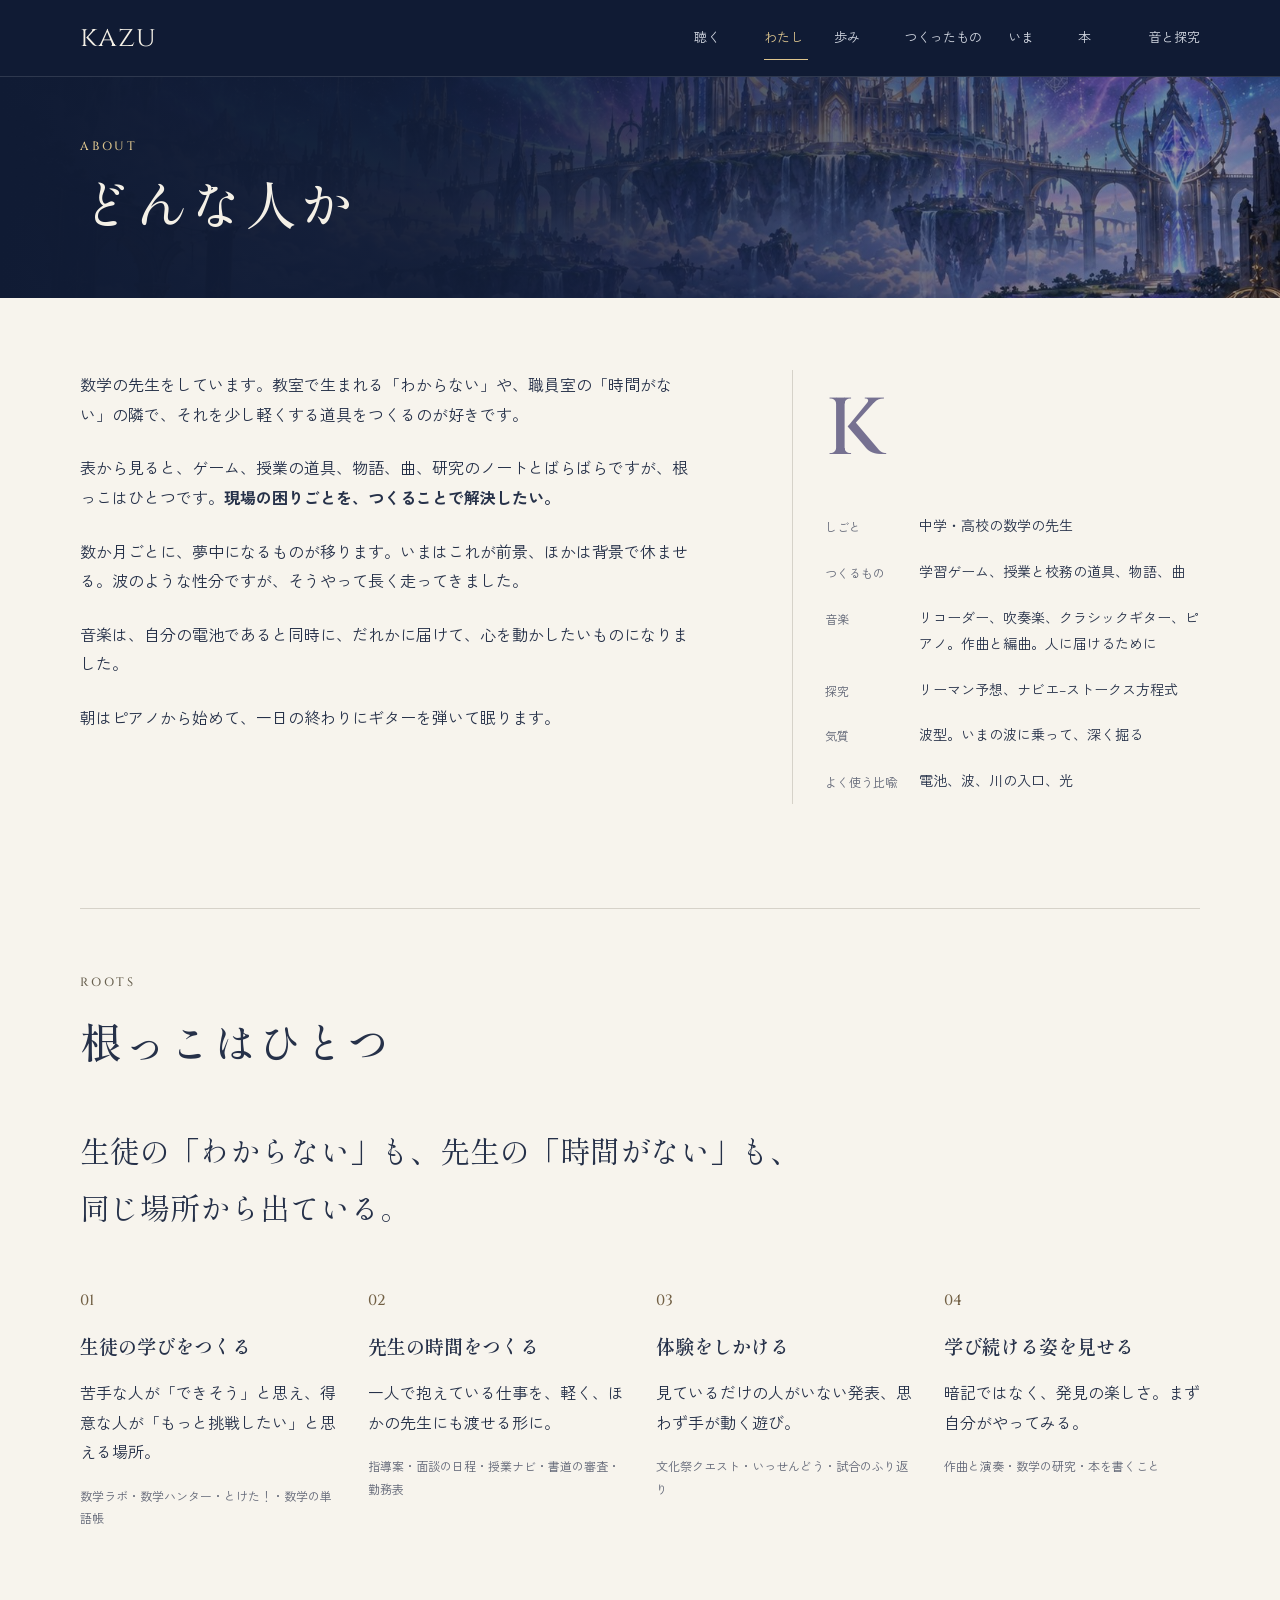
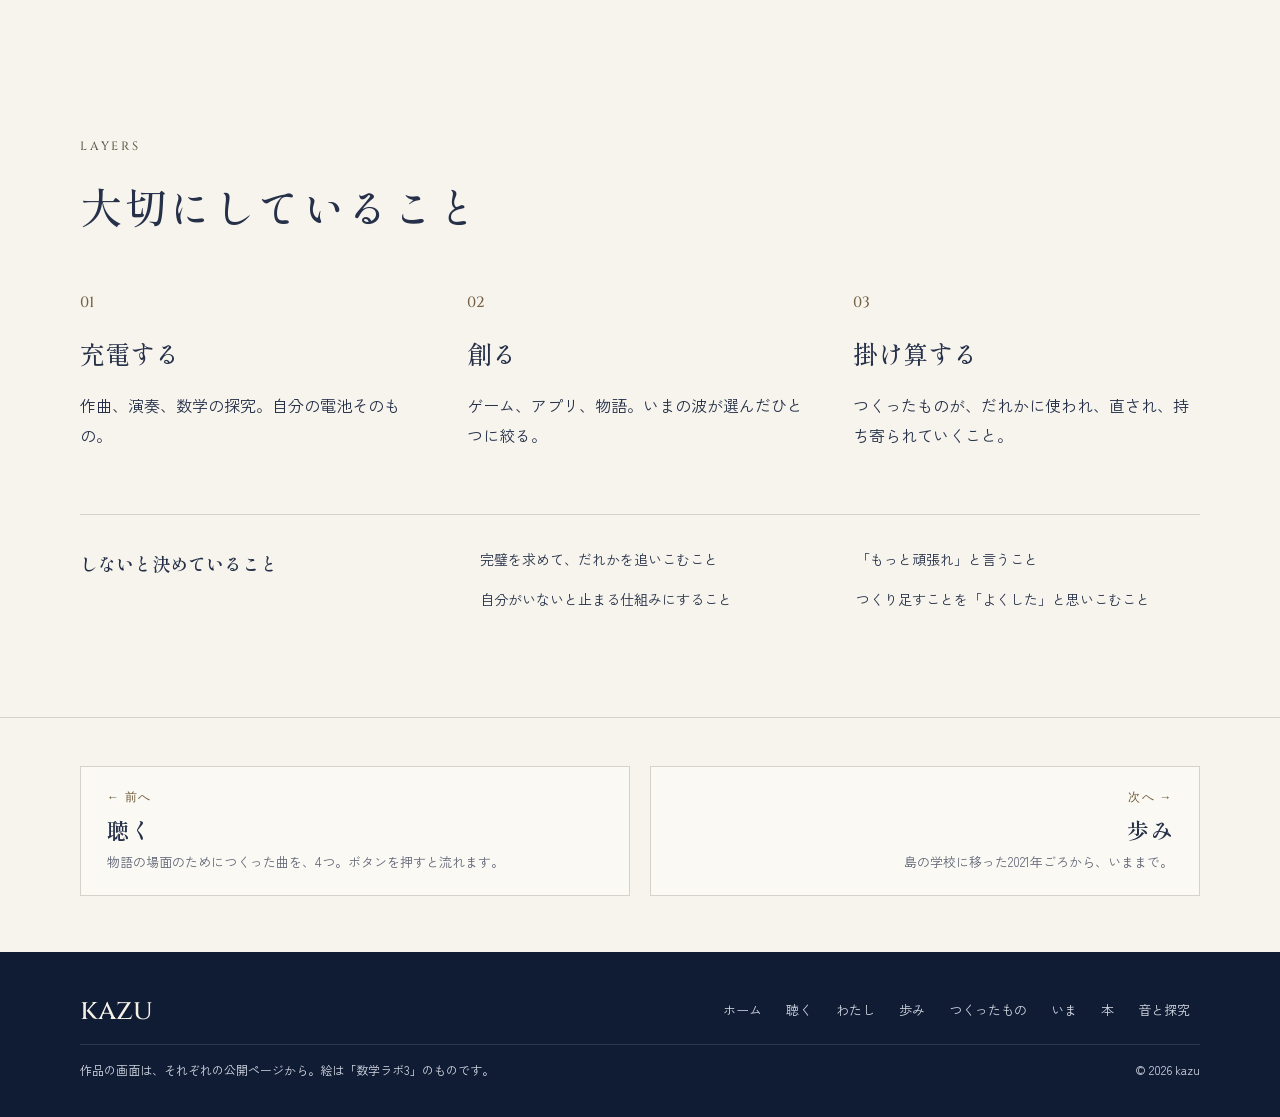
==== about.html @ a79c15eb "上のタグごとに別のページへ（聴く・わたし・歩み・つくったもの・いま・本・音と探究）。ホームに入口カード、各ページに前へ／次へ。古い#リンクは新しいページへ送る Co-Authored-By: Clau" ====
<!doctype html>
<html lang="ja">
<head>
<meta charset="utf-8">
<meta name="viewport" content="width=device-width, initial-scale=1">
<title>わたし — kazu</title>
<meta name="description" content="どんな人か。根っこにあるものと、大切にしていること。">
<meta property="og:title" content="わたし — kazu">
<meta property="og:description" content="どんな人か。根っこにあるものと、大切にしていること。">
<meta property="og:type" content="profile">
<meta name="theme-color" content="#0c1732">
<link rel="preconnect" href="https://fonts.googleapis.com">
<link rel="preconnect" href="https://fonts.gstatic.com" crossorigin>
<link rel="stylesheet" href="https://fonts.googleapis.com/css2?family=Cinzel:wght@500;600&family=Shippori+Mincho:wght@500;600;700&family=Zen+Kaku+Gothic+New:wght@400;500;700&display=swap">
<link rel="stylesheet" href="style.css">
<script src="script.js" defer></script>
</head>
<body data-page="about">
<a class="skip" href="#main">本文へ移動</a>
<header class="topbar">
  <div class="wrap topbar__in">
    <a class="topbar__name" href="index.html">kazu</a>
    <nav class="topbar__nav" aria-label="ページの切りかえ">
      <a href="listen.html">聴く</a>
      <a href="about.html" aria-current="page">わたし</a>
      <a href="journey.html">歩み</a>
      <a href="works.html">つくったもの</a>
      <a href="now.html">いま</a>
      <a href="books.html">本</a>
      <a href="charge.html">音と探究</a>
    </nav>
  </div>
</header>

<main id="main">
<section class="hero hero--page" aria-labelledby="page-title" style="--ax:58%;--ay:38%">
  <div class="hero__art" aria-hidden="true"><img src="assets/night.jpg" alt="" width="1672" height="941"></div>
  <div class="wrap hero__in">
    <p class="kicker">ABOUT</p>
    <h1 class="hero__name hero__name--page" id="page-title">どんな人か</h1>
    
  </div>
</section>

<section class="sec sec--paper about" id="about" aria-label="どんな人か">
  <div class="wrap about__in">
    <div class="about__text">
    
      <div class="prose"><p>数学の先生をしています。教室で生まれる「わからない」や、職員室の「時間がない」の隣で、それを少し軽くする道具をつくるのが好きです。</p>
        <p>表から見ると、ゲーム、授業の道具、物語、曲、研究のノートとばらばらですが、根っこはひとつです。<strong>現場の困りごとを、つくることで解決したい。</strong></p>
        <p>数か月ごとに、夢中になるものが移ります。いまはこれが前景、ほかは背景で休ませる。波のような性分ですが、そうやって長く走ってきました。</p>
        <p>音楽は、自分の電池であると同時に、だれかに届けて、心を動かしたいものになりました。</p>
        <p>朝はピアノから始めて、一日の終わりにギターを弾いて眠ります。</p></div>
    </div>
    <aside class="profile" aria-label="プロフィール">
      <p class="profile__mark" aria-hidden="true">k</p>
      <dl class="profile__facts">
        <div><dt>しごと</dt><dd>中学・高校の数学の先生</dd></div>
        <div><dt>つくるもの</dt><dd>学習ゲーム、授業と校務の道具、物語、曲</dd></div>
        <div><dt>音楽</dt><dd>リコーダー、吹奏楽、クラシックギター、ピアノ。作曲と編曲。人に届けるために</dd></div>
        <div><dt>探究</dt><dd>リーマン予想、ナビエ–ストークス方程式</dd></div>
        <div><dt>気質</dt><dd>波型。いまの波に乗って、深く掘る</dd></div>
        <div><dt>よく使う比喩</dt><dd>電池、波、川の入口、光</dd></div>
      </dl>
    </aside>
  </div>
</section>

<section class="sec sec--paper core" id="core" aria-labelledby="core-title">
  <div class="wrap">
    <header class="sec-head">
      <p class="kicker">ROOTS</p>
      <h2 class="sec-title" id="core-title">根っこはひとつ</h2>
      
    </header>
    <blockquote class="core__quote"><span class="ph">生徒の「わからない」も、</span><span class="ph">先生の「時間がない」も、</span><span class="ph">同じ場所から出ている。</span></blockquote>
    <ul class="core__list">
      <li class="bundle"><span class="bundle__no">01</span><h3 class="bundle__title">生徒の学びをつくる</h3><p>苦手な人が「できそう」と思え、得意な人が「もっと挑戦したい」と思える場所。</p><p class="bundle__eg">数学ラボ・数学ハンター・とけた！・数学の単語帳</p></li>
      <li class="bundle"><span class="bundle__no">02</span><h3 class="bundle__title">先生の時間をつくる</h3><p>一人で抱えている仕事を、軽く、ほかの先生にも渡せる形に。</p><p class="bundle__eg">指導案・面談の日程・授業ナビ・書道の審査・勤務表</p></li>
      <li class="bundle"><span class="bundle__no">03</span><h3 class="bundle__title">体験をしかける</h3><p>見ているだけの人がいない発表、思わず手が動く遊び。</p><p class="bundle__eg">文化祭クエスト・いっせんどう・試合のふり返り</p></li>
      <li class="bundle"><span class="bundle__no">04</span><h3 class="bundle__title">学び続ける姿を見せる</h3><p>暗記ではなく、発見の楽しさ。まず自分がやってみる。</p><p class="bundle__eg">作曲と演奏・数学の研究・本を書くこと</p></li>
    </ul>
  </div>
</section>

<section class="sec sec--paper values" id="values" aria-labelledby="values-title">
  <div class="wrap">
    <header class="sec-head">
      <p class="kicker">LAYERS</p>
      <h2 class="sec-title" id="values-title">大切にしていること</h2>
      
    </header>
    <ul class="layers">
      <li class="layer"><span class="layer__no">01</span><h3>充電する</h3><p>作曲、演奏、数学の探究。自分の電池そのもの。</p></li>
      <li class="layer"><span class="layer__no">02</span><h3>創る</h3><p>ゲーム、アプリ、物語。いまの波が選んだひとつに絞る。</p></li>
      <li class="layer"><span class="layer__no">03</span><h3>掛け算する</h3><p>つくったものが、だれかに使われ、直され、持ち寄られていくこと。</p></li>
    </ul>
    <div class="nots">
      <h3 class="nots__title">しないと決めていること</h3>
      <ul><li>完璧を求めて、だれかを追いこむこと</li><li>「もっと頑張れ」と言うこと</li><li>自分がいないと止まる仕組みにすること</li><li>つくり足すことを「よくした」と思いこむこと</li></ul>
    </div>
  </div>
</section>

<nav class="pager" aria-label="ほかのページへ">
  <div class="wrap pager__in">
    <a class="pager__link pager__link--prev" href="listen.html" rel="prev"><span class="pager__dir">← 前へ</span><span class="pager__label">聴く</span><span class="pager__blurb">物語の場面のためにつくった曲を、4つ。ボタンを押すと流れます。</span></a>
    <a class="pager__link pager__link--next" href="journey.html" rel="next"><span class="pager__dir">次へ →</span><span class="pager__label">歩み</span><span class="pager__blurb">島の学校に移った2021年ごろから、いままで。</span></a>
  </div>
</nav>
</main>

<footer class="foot">
  <div class="wrap foot__in">
    <div class="foot__row">
      <p class="foot__name">kazu</p>
      <nav class="foot__nav" aria-label="ページの一覧">
        <a href="index.html">ホーム</a><a href="listen.html">聴く</a><a href="about.html">わたし</a><a href="journey.html">歩み</a><a href="works.html">つくったもの</a><a href="now.html">いま</a><a href="books.html">本</a><a href="charge.html">音と探究</a>
      </nav>
    </div>
    <div class="foot__row foot__row--sub">
      <p class="foot__note">作品の画面は、それぞれの公開ページから。絵は「数学ラボ3」のものです。</p>
      <p class="foot__copy">© 2026 kazu</p>
    </div>
  </div>
</footer>
</body>
</html>
---- style.css ----
/* 夜に灯し、紙に綴り、朝へ手渡す。 */
:root {
  --paper: #f7f4ed; --ink: #263149; --muted: #626777;
  --night: #101b34; --light: #f4f0e6; --gold: #ddc58e;
  --rule: #d6d2c9; --serif: "Shippori Mincho", "Yu Mincho", "Hiragino Mincho ProN", serif;
  --roman: "Cinzel", Georgia, serif;
}
* { box-sizing: border-box; }
html { scroll-padding-top: 100px; }
body { margin: 0; background: var(--paper); color: var(--ink); font-family: "Zen Kaku Gothic New", "Hiragino Sans", sans-serif; font-size: 16px; line-height: 1.85; -webkit-font-smoothing: antialiased; }
h1,h2,h3,p,figure,blockquote,ul,ol,dl,dd { margin: 0; }
ul,ol { padding: 0; list-style: none; }
a { color: inherit; text-underline-offset: .28em; text-decoration-thickness: 1px; }
img { display: block; max-width: 100%; height: auto; }
button,a { -webkit-tap-highlight-color: #b3cbd833; }
a:focus-visible { outline: 2px solid #947039; outline-offset: 5px; }
::selection { color: #101b34; background: #e1cfa3; }
.wrap { width: min(1120px, calc(100% - 96px)); margin-inline: auto; }
.narrow { max-width: 800px; }
.ph { display: inline-block; max-width: 100%; }
.skip { position: fixed; left: 20px; top: -100px; z-index: 20; padding: 12px 24px; background: var(--paper); color: var(--ink); }
.skip:focus { top: 12px; }
.topbar { position: sticky; top: 0; z-index: 10; color: var(--light); background: #101b34; border-bottom: 1px solid #ffffff20; }
.topbar__in { display: flex; align-items: center; justify-content: space-between; gap: 24px; min-height: 76px; }
.topbar__name { font-family: var(--roman); font-size: 28px; letter-spacing: .04em; text-decoration: none; min-height: 44px; }
.topbar__nav { display: flex; gap: 26px; }
.topbar__nav a { display: flex; align-items: center; min-width: 44px; min-height: 44px; font-size: 13px; text-decoration: none; color: #d3d8e2; border-bottom: 1px solid transparent; }
.topbar__nav a:hover,.topbar__nav a[aria-current="true"] { color: var(--gold); border-bottom-color: var(--gold); }
.hero { position: relative; isolation: isolate; min-height: 670px; display: flex; align-items: center; color: var(--light); background: #101b34; overflow: hidden; }
.hero__art { position: absolute; inset: 0 0 0 25%; z-index: -2; }
.hero__art img { width: 100%; height: 100%; object-fit: cover; object-position: 60% center; }
.hero::after { content: ""; position: absolute; inset: 0; z-index: -1; background: linear-gradient(90deg,#101b34 0%,#101b34f5 23%,#101b34b8 43%,#101b3420 74%),linear-gradient(0deg,#101b3460,transparent 40%); }
.hero__in { padding-block: 64px 84px; }
.kicker { font: 500 12px/1.6 var(--roman); letter-spacing: .23em; color: #68604f; margin-bottom: 16px; }
.hero .kicker { color: var(--gold); }
.hero__name { font: 500 clamp(76px,9vw,118px)/1.05 var(--roman); letter-spacing: -.04em; margin: 18px 0 28px; }
.hero__statement { font-family: var(--serif); font-size: clamp(26px,3vw,38px); line-height: 1.7; letter-spacing: .04em; max-width: 570px; }
.hero__statement .ph { display: block; }
.hero__lead { max-width: 390px; margin-top: 24px; color: #e1e5ee; line-height: 2; }
.hero__cta { display: flex; flex-wrap: wrap; gap: 12px; margin-top: 32px; }
.btn { display: inline-flex; align-items: center; justify-content: center; min-height: 48px; padding: 10px 23px; border: 1px solid #7b8599; text-decoration: none; font-size: 14px; transition: background-color 180ms,color 180ms,transform 180ms; }
.btn--primary { background: #e4d1a7; color: #17213a; border-color: #e4d1a7; }
.btn--ghost { background: #101b3480; color: var(--light); }
.btn:hover { transform: translateY(-1px); background: #f7edda; color: #17213a; }
.hero__updated { position: absolute; right: 40px; bottom: 22px; font-size: 12px; color: #eee8de; background: #101b34b3; padding: 2px 10px; }
.sec { padding-block: 104px; }
.sec--paper { background: var(--paper); }
.about,.now,.values { color: var(--ink); }
.sec--dusk { background: #e9ebf0; }
.sec--night { background: var(--night); color: var(--light); }
.sec-head { margin-bottom: 48px; }
.sec-title { font-family: var(--serif); font-weight: 500; font-size: clamp(28px,3.4vw,42px); line-height: 1.55; letter-spacing: .06em; }
.sec-lead { max-width: 620px; margin-top: 20px; color: var(--muted); }
.about__in { display: grid; grid-template-columns: 1.5fr 1fr; gap: 100px; }
.about__text { min-width: 0; }
.prose p + p { margin-top: 24px; }
.prose strong { font-weight: 700; }
.profile { padding-left: 32px; border-left: 1px solid var(--rule); }
.profile__mark { font: 500 94px/1.2 var(--roman); color: #767191; padding-bottom: 20px; }
.profile__facts > div { display: grid; grid-template-columns: 80px 1fr; gap: 14px; padding: 10px 0; }
.profile__facts dt { font-size: 12px; color: var(--muted); padding-top: 3px; }
.profile__facts dd { font-size: 14px; }
.core { padding-top: 0; }
.core > .wrap { border-top: 1px solid var(--rule); padding-top: 64px; }
.core__quote { font-family: var(--serif); font-size: clamp(22px,2.5vw,30px); line-height: 1.9; max-width: 850px; margin-bottom: 48px; }
.core__list { display: grid; grid-template-columns: repeat(4,1fr); gap: 32px; }
.bundle__no { font: 500 15px var(--roman); color: #726045; }
.bundle__title { font-family: var(--serif); font-size: 19px; font-weight: 600; margin: 15px 0; }
.bundle__eg { color: var(--muted); font-size: 12px; margin-top: 18px; }
.numbers { background: #ebe7df; padding: 40px 0; }
.numbers__list { display: grid; grid-template-columns: repeat(4,1fr); gap: 32px; }
.numbers__item { display: flex; flex-direction: column; }
.numbers__n { font: 500 34px/1.5 var(--roman); font-variant-numeric: tabular-nums; }
.numbers__n small { font: 400 14px "Zen Kaku Gothic New",sans-serif; margin-left: 6px; }
.numbers__label { font-size: 14px; margin: 8px 0; }
.numbers__note { font-size: 12px; color: #60616b; }
.journey { background: linear-gradient(140deg,#eeedf3,#e8edf0 60%,#f2eee6); }
.journey__list { margin-top: 56px; padding-left: 32px; border-left: 1px solid #a8a0b4; }
.journey__item { position: relative; display: grid; grid-template-columns: 130px 1fr; column-gap: 28px; padding-bottom: 38px; }
.journey__item:last-child { padding-bottom: 0; }
.journey__item::before { content: ""; position: absolute; left: -37px; top: 11px; width: 9px; height: 9px; border-radius: 50%; background: #786984; box-shadow: 0 0 0 5px #eaeaf0; }
.journey__when { font-size: 13px; color: #626072; padding-top: 3px; }
.journey__title { font-family: var(--serif); font-size: 21px; font-weight: 600; }
.journey__item p { grid-column: 2; margin-top: 10px; }
.motto { background: #101b34; color: var(--light); padding: 92px 0 28px; text-align: center; }
.motto__text { font: 500 clamp(22px,3vw,34px)/1.9 var(--serif); letter-spacing: .09em; }
.motto__from { color: #c7c9d4; font-size: 12px; margin-top: 20px; }
.works { padding-top: 80px; }
.works .kicker { color: var(--gold); }
.works .sec-lead { color: #c5ccdb; }
.sky { margin: 16px 0 40px; }
.sky__scroll { overflow-x: auto; padding: 8px 0 16px; }
.sky__svg { display: block; width: 100%; min-width: 1000px; }
.sky__lane { fill: #d7dce6; font-size: 14px; }
.sky__rule { stroke: #52617b; stroke-width: .6; }
.sky__line { stroke: #b6a87e; stroke-width: 1; fill: none; }
.sky__tick,.sky__gap { fill: #bfc6d4; font-size: 13px; }
.sky__break { stroke: #91a1b5; stroke-width: 1; stroke-dasharray: 3 7; }
.sky__hit { fill: transparent; }
.sky__glow { fill: #92c5e618; }
.sky__star { fill: #c5dceb; stroke: #101b34; stroke-width: 2; }
.is-star .sky__star { fill: #e6cb91; }
.is-star .sky__glow { fill: #e6cb9128; }
.sky__label { fill: #f4f0e6; font-size: 12px; opacity: 0; pointer-events: none; paint-order: stroke; stroke: #101b34; stroke-width: 5px; stroke-linejoin: round; }
.sky__item.has-label .sky__label,.sky__item:hover .sky__label,.sky__item:focus .sky__label { opacity: 1; }
.sky__item.has-label .sky__label { fill: #e6cb91; font-weight: 500; }
/* Keep long hover labels inside the right edge of the SVG. */
.sky__item[href="#w-ho-ponta"] .sky__label,
.sky__item[href="#w-jiyu-shindo"] .sky__label,
.sky__item[href="#w-shodo"] .sky__label,
.sky__item[href="#w-soccer"] .sky__label,
.sky__item[href="#w-basketball"] .sky__label { text-anchor: end; }
.sky__item[href="#w-jugyo-navi"] .sky__label { transform: translateY(-16px); }
.sky__item:hover .sky__glow,.sky__item:focus .sky__glow { fill: #e6cb914d; }
.sky__caption { color: #c5ccdb; font-size: 12px; margin-top: 16px; }
.lane + .lane { margin-top: 40px; }
.lane__title { display: flex; align-items: center; gap: 20px; font: 500 25px/1.6 var(--serif); border-bottom: 1px solid #556078; padding-bottom: 12px; margin-bottom: 20px; }
.lane__n { font: 400 13px var(--roman); color: var(--gold); }
.works__grid { display: grid; grid-template-columns: repeat(3,minmax(0,1fr)); gap: 24px; align-items: start; }
.work { min-width: 0; scroll-margin-top: 100px; border-bottom: 1px solid #3e4c66; padding-bottom: 16px; }
.work__shot { display: block; overflow: hidden; background: #25324b; aspect-ratio: 16/10; }
.work__shot img { width: 100%; height: 100%; object-fit: cover; aspect-ratio: 16/10; }
.work__shot--gen { aspect-ratio: auto; min-height: 48px; background: #1b2942; color: #d5d8e5; padding: 10px 14px; display: flex; align-items: center; }
.work__shot--gen span { font: 500 16px/1.7 var(--serif); color: var(--gold); opacity: .8; } /* 画面がまだない作品は、星ひとつだけ（題名は下の見出しにある） */
.work__body { padding-top: 12px; }
.work__meta { display: flex; flex-wrap: wrap; align-items: center; gap: 8px 12px; font-size: 12px; color: #bdc8da; }
.work__lane { color: #e1cfac; }
.stage { border: 1px solid #67738a; padding: 1px 8px; color: #d7dfec; }
.work__title { font: 500 20px/1.6 var(--serif); margin-top: 8px; overflow-wrap: anywhere; }
.work__sum { color: #e1e4ec; margin-top: 8px; line-height: 1.8; }
.work__note { color: #bbc7da; font-size: 13px; margin-top: 14px; }
.work__cta { margin-top: 8px; }
.work__link { min-height: 44px; display: inline-flex; align-items: center; gap: 28px; font-size: 14px; color: #e5d1a8; }
.work__link:hover { color: #fff5d7; }
.work__private { display: inline-block; padding-block: 10px; color: #bac5d7; font-size: 13px; }
.work--star { grid-column: 1/-1; display: grid; grid-template-columns: 1.35fr 1fr; gap: 36px; padding-bottom: 24px; }
.work--star .work__body { padding-top: 4px; align-self: center; }
.work--star .work__title { font-size: 28px; }
.work:target { outline: 2px solid #ddc58e; outline-offset: 10px; animation: found 200ms ease-out; }
@keyframes found { from { background: #31405b; } to { background: transparent; } }
.now__list { border-top: 1px solid var(--rule); }
.now__item { display: grid; grid-template-columns: 80px minmax(0,1fr) minmax(0,1.3fr); gap: 24px; align-items: start; padding: 26px 0; border-bottom: 1px solid var(--rule); }
.tag { font-size: 12px; color: #5c5676; padding-top: 12px; }
.now__title { font: 600 20px/1.7 var(--serif); }
.now__title a { display: inline-block; padding-block: 7px; min-height: 44px; }
.now__item p { padding-top: 7px; }
.books { padding-top: 24px; }
.shelf { display: grid; grid-template-columns: repeat(3,minmax(0,1fr)); gap: 28px; }
.book { position: relative; padding: 28px 28px 32px 35px; border-left: 3px solid #9b97aa; background: #efede6; min-height: 270px; box-shadow: 3px 3px 0 #dedbd2; }
.book:nth-child(2n) { border-left-color: #82979b; }
.book__status { font-size: 12px; color: #675b49; letter-spacing: .1em; }
.book__title { font: 600 23px/1.75 var(--serif); margin: 22px 0 14px; }
.book__sub { color: #5e6270; font-size: 14px; }
.book__note { font-size: 12px; margin-top: 20px; color: #67616f; }
.charge { background: #e8ebef; }
.charge__grid { display: grid; grid-template-columns: repeat(2,minmax(0,1fr)); gap: 80px; }
.charge__block h3 { font: 500 27px var(--serif); margin-bottom: 24px; }
.charge__block p { line-height: 2; }
.layers { display: grid; grid-template-columns: repeat(3,minmax(0,1fr)); gap: 40px; }
.layer__no { color: #746044; font: 500 15px var(--roman); }
.layer h3 { font: 500 25px var(--serif); margin: 20px 0; }
.nots { margin-top: 64px; padding-top: 32px; border-top: 1px solid var(--rule); display: grid; grid-template-columns: 1fr 2fr; gap: 40px; }
.nots__title { font: 600 18px/1.8 var(--serif); }
.nots ul { display: grid; grid-template-columns: 1fr 1fr; gap: 14px 32px; }
.nots li { font-size: 14px; }
.closing { position: relative; isolation: isolate; padding: 100px 0 110px; min-height: 620px; display: flex; align-items: center; text-align: center; overflow: hidden; }
.closing__art { position: absolute; inset: 0; z-index: -2; }
.closing__art img { width: 100%; height: 100%; object-fit: cover; }
.closing::after { content: ""; position: absolute; inset: 0; z-index: -1; background: linear-gradient(0deg,#f7f4edb8,#f7f4eded 48%,#f7f4ed70); }
.closing__in { max-width: 650px; }
.closing__title { font: 500 clamp(34px,4vw,48px)/1.7 var(--serif); letter-spacing: .08em; }
.closing__in > p { max-width: 480px; margin: 28px auto 32px; line-height: 2; }
.closing__links { display: flex; flex-wrap: wrap; gap: 12px; justify-content: center; }
.closing .btn { background: #f7f4edf2; border-color: #8b8d9b; }
.closing .btn:hover { background: #fff; }
.foot { background: var(--night); color: #d2d8e2; padding: 36px 0; }
.foot__in { display: flex; align-items: center; gap: 32px; }
.foot__name { font: 500 28px var(--roman); color: var(--light); }
.foot__note { font-size: 12px; }
.foot__copy { margin-left: auto; white-space: nowrap; font-size: 12px; }
@media (min-width: 1500px) { .hero { min-height: 760px; } }
@media (max-width: 1000px) {
  .wrap { width: calc(100% - 64px); }
  .topbar__nav { gap: 14px; }
  .about__in { gap: 44px; grid-template-columns: 1.3fr 1fr; }
  .profile { padding-left: 24px; }
  .profile__facts > div { display: block; }
  .profile__facts dt { margin-bottom: 4px; }
  .core__list,.numbers__list { grid-template-columns: repeat(2,minmax(0,1fr)); gap: 32px 40px; }
  .works__grid { grid-template-columns: repeat(2,minmax(0,1fr)); }
  .sky::before { content: "← 横にスワイプして見る →"; display: block; color: #c5ccdb; font-size: 12px; margin-bottom: 8px; text-align: right; }
  .work--star { grid-template-columns: 1.1fr 1fr; gap: 24px; }
  .work--star .work__title { font-size: 24px; }
  .shelf { grid-template-columns: repeat(2,minmax(0,1fr)); }
  .now__item { grid-template-columns: 65px 1fr; gap: 4px 20px; }
  .now__item p { grid-column: 2; }
  .nots { grid-template-columns: 1fr; gap: 24px; }
}
@media (max-width: 600px) {
  html { scroll-padding-top: 120px; }
  .wrap { width: calc(100% - 40px); }
  .topbar__in { display: block; padding-top: 6px; }
  .topbar__name { display: inline-flex; align-items: center; font-size: 24px; }
  .topbar__nav { gap: 0; justify-content: space-between; padding-bottom: 3px; }
  .topbar__nav a { font-size: 12px; justify-content: center; }
  .hero { min-height: 720px; align-items: end; }
  .hero__art { inset: 0 0 auto; height: 370px; }
  .hero__art img { object-position: 60% center; }
  .hero::after { background: linear-gradient(0deg,#101b34 0%,#101b34 43%,#101b34df 58%,#101b3400 85%); }
  .hero__in { padding: 235px 0 68px; }
  .hero__name { font-size: 76px; margin: 12px 0 18px; }
  .hero__statement { font-size: 25px; letter-spacing: .015em; }
  .hero__lead { margin-top: 20px; }
  .hero__cta { gap: 10px; margin-top: 26px; }
  .hero .btn { padding-inline: 16px; }
  .hero__updated { right: 20px; bottom: 16px; }
  .sec { padding-block: 64px; }
  .sec-head { margin-bottom: 32px; }
  .sec-title { font-size: 29px; }
  .kicker { margin-bottom: 12px; }
  .about__in { display: block; }
  .profile { margin-top: 40px; padding: 24px 0 0; border-left: 0; border-top: 1px solid var(--rule); }
  .profile__mark { font-size: 66px; }
  .profile__facts > div { display: grid; grid-template-columns: 80px 1fr; }
  .core { padding-top: 0; }
  .core > .wrap { padding-top: 48px; }
  .core__quote { font-size: 21px; }
  .core__list { grid-template-columns: 1fr; gap: 30px; }
  .bundle { position: relative; padding-left: 40px; }
  .bundle__no { position: absolute; left: 0; top: 9px; }
  .bundle__title { margin-top: 0; }
  .bundle__eg { margin-top: 10px; }
  .numbers__list { gap: 28px 20px; }
  .numbers__n { font-size: 28px; }
  .journey__list { padding-left: 24px; margin-top: 40px; }
  .journey__item { display: block; padding-bottom: 32px; }
  .journey__item::before { left: -29px; }
  .journey__when { display: block; margin-bottom: 7px; }
  .journey__title { font-size: 20px; }
  .motto { padding: 64px 0 0; }
  .motto__text { font-size: 23px; letter-spacing: .02em; }
  .sky { margin-bottom: 28px; }
  .sky__svg { min-width: 1000px; }
  .lane + .lane { margin-top: 32px; }
  .lane__title { font-size: 23px; }
  .works__grid { grid-template-columns: 1fr; gap: 20px; }
  .work:not(.work--star) .work__shot:not(.work__shot--gen) { width: min(100%,240px); }
  .work--star { display: block; }
  .work--star .work__body { padding-top: 12px; }
  .work { scroll-margin-top: 124px; }
  .work:target { outline-offset: 6px; }
  .work__title { font-size: 20px; }
  .now__item { grid-template-columns: 52px 1fr; gap: 4px 12px; padding-block: 22px; }
  .now__title { font-size: 19px; }
  .books { padding-top: 0; }
  .shelf { grid-template-columns: 1fr; gap: 22px; }
  .book { min-height: 0; padding: 24px 28px; }
  .book__title { font-size: 23px; margin-top: 14px; }
  .charge__grid { grid-template-columns: 1fr; gap: 36px; }
  .layers { grid-template-columns: 1fr; gap: 30px; }
  .layer { padding-left: 40px; position: relative; }
  .layer__no { position: absolute; left: 0; top: 5px; }
  .layer h3 { margin-top: 0; font-size: 23px; }
  .nots { margin-top: 40px; }
  .nots ul { grid-template-columns: 1fr; }
  .closing { min-height: 650px; padding-block: 76px; }
  .closing__art img { object-position: 50% center; }
  .closing__links { flex-direction: column; align-items: center; }
  .closing .btn { font-size: 13px; }
  .foot__in { flex-wrap: wrap; gap: 16px; }
  .foot__note { order: 3; width: 100%; }
}
@media (prefers-reduced-motion: reduce) {
  *,*::before,*::after { animation: none !important; transition: none !important; scroll-behavior: auto !important; }
}

/* ---- 2026-10-10 追加：歩みの折りたたみ・すでに出している本・YouTube ---- */
.prelude { margin: 40px 0 8px; border-top: 1px solid #c4bfd0; border-bottom: 1px solid #c4bfd0; }
.prelude summary { display: flex; flex-wrap: wrap; align-items: baseline; gap: 6px 18px; min-height: 56px; padding: 14px 40px 14px 0; position: relative; cursor: pointer; list-style: none; }
.prelude summary::-webkit-details-marker { display: none; }
.prelude summary::after { content: "＋"; position: absolute; right: 4px; top: 50%; transform: translateY(-50%); font: 400 20px/1 var(--serif); color: #5b5470; }
.prelude[open] summary::after { content: "－"; }
.prelude summary:focus-visible { outline: 2px solid #5b5470; outline-offset: 2px; }
.prelude__label { font: 600 18px/1.6 var(--serif); }
.prelude__note { font-size: 13px; color: #626072; }
.journey__list--prelude { margin: 8px 0 28px; }
.journey__list--prelude .journey__title { font-size: 19px; }

.sub-title { font: 600 22px/1.6 var(--serif); margin: 0 0 20px; }
.sub-title--drafts { margin-top: 64px; margin-bottom: 8px; }
.sub-lead { color: #5e6270; font-size: 14px; margin: 0 0 28px; }
.published { margin-bottom: 8px; }
.pub { display: grid; grid-template-columns: minmax(0, 1fr) 240px; gap: 40px; align-items: center; padding: 32px 36px 34px 39px; border-left: 3px solid #82979b; background: #efede6; box-shadow: 3px 3px 0 #dedbd2; }
.pub__status { font-size: 12px; color: #675b49; letter-spacing: .1em; margin: 0; }
.pub__name { font: 600 30px/1.5 var(--serif); margin: 14px 0 12px; }
.pub__name small { font: 400 14px "Zen Kaku Gothic New", sans-serif; margin-left: 10px; color: #5e6270; }
.pub__text { margin: 0 0 18px; }
.pub__genres { display: flex; flex-wrap: wrap; gap: 8px; margin: 0; padding: 0; list-style: none; }
.pub__genres li { font-size: 13px; padding: 3px 12px; border: 1px solid #b8b3a6; color: #4d5160; background: #f7f4ed; }
.pub__cta { margin: 22px 0 0; }
.pub__link { display: inline-flex; align-items: center; min-height: 44px; color: #20304f; border-bottom: 1px solid #20304f; text-decoration: none; font-size: 14px; }
.pub__count { text-align: center; border-left: 1px solid #cfcabd; padding-left: 36px; }
.pub__n { display: block; font: 500 64px/1.2 var(--roman); font-variant-numeric: tabular-nums; }
.pub__n small { font: 400 18px "Zen Kaku Gothic New", sans-serif; margin-left: 6px; }
.pub__since { display: block; font-size: 13px; color: #626072; margin-top: 6px; }

.channel { margin-top: 64px; padding: 30px 36px 32px; border: 1px solid #aeb7c6; background: #f1f3f6; }
.channel__tag { font: 500 12px/1.6 var(--roman); letter-spacing: .2em; color: #5a647a; margin: 0; }
.channel__title { font: 600 24px/1.6 var(--serif); margin: 6px 0 10px; }
.channel__text { margin: 0; max-width: 40em; }
.channel__cta { margin: 20px 0 0; }
.channel__link { display: inline-flex; align-items: center; min-height: 44px; color: #20304f; border-bottom: 1px solid #20304f; text-decoration: none; font-size: 14px; }

@media (max-width: 760px) {
  .pub { grid-template-columns: minmax(0, 1fr); gap: 24px; padding: 26px 22px 28px 26px; }
  .pub__count { border-left: 0; border-top: 1px solid #cfcabd; padding: 20px 0 0; text-align: left; display: flex; align-items: baseline; gap: 16px; }
  .pub__n { font-size: 48px; }
  .pub__since { margin-top: 0; }
  .channel { padding: 24px 22px 26px; }
}

/* ---- 2026-10-10 追加：YouTube の動画一覧 ---- */
.channel__videos { margin-top: 26px; border-top: 1px solid #c3cad6; padding-top: 18px; }
.channel__videos-title { font: 600 15px/1.6 var(--serif); margin: 0 0 6px; }
.channel__videos ul { margin: 0; padding: 0; list-style: none; }
.channel__videos li + li { border-top: 1px solid #dfe3ea; }
.channel__videos a { display: flex; justify-content: space-between; align-items: center; gap: 20px; min-height: 48px; padding: 8px 2px; color: #20304f; text-decoration: none; font-size: 15px; }
.channel__videos a:hover .channel__v-title { text-decoration: underline; }
.channel__v-views { flex: none; font-size: 13px; color: #5a647a; font-variant-numeric: tabular-nums; }
.channel__asof { margin: 10px 0 0; font-size: 12px; color: #5a647a; }
@media (max-width: 760px) {
  .channel__videos a { flex-direction: column; align-items: flex-start; gap: 2px; padding: 10px 2px; }
}

/* ---- 2026-10-10 追加：シリーズの本（Amazon へのリンク） ---- */
.pub__picks { margin-top: 26px; border-top: 1px solid #cfcabd; padding-top: 16px; }
.pub__picks-title { font: 600 15px/1.6 var(--serif); margin: 0 0 4px; }
.pub__picks ul { margin: 0; padding: 0; list-style: none; }
.pub__picks li + li { border-top: 1px solid #dedacf; }
.pub__picks a { display: block; padding: 11px 2px; min-height: 48px; color: #20304f; text-decoration: none; }
.pub__picks a:hover .pub__pick-title { text-decoration: underline; }
.pub__pick-title { display: block; font-size: 15px; font-weight: 500; line-height: 1.7; }
.pub__pick-sub { display: block; font-size: 13px; color: #5e6270; line-height: 1.6; }

/* 第2版 — 夜の入口から、音、紙、朝へ。 */
:root { --bar-height: 77px; }
html { scroll-padding-top: calc(var(--bar-height) + 24px); }
button,input { font: inherit; }
button:focus-visible,input:focus-visible { outline: 2px solid var(--gold); outline-offset: 4px; }
.hero__in { padding-block: 54px 100px; }
.hero__name { font-size: clamp(76px,8vw,108px); margin-block: 12px 22px; }
.hero__news { max-width: 490px; margin-top: 28px; padding-top: 12px; border-top: 1px solid #ddc58e40; }
.hero__news li { display: grid; grid-template-columns: 46px minmax(0,1fr); gap: 12px; align-items: baseline; }
.hero__news-date { color: var(--gold); font-size: 12px; font-variant-numeric: tabular-nums; }
.hero__news a { display: block; min-height: 44px; padding-block: 9px; font-size: 13px; line-height: 1.8; text-decoration-color: #c5ccdb66; color: #dce2ed; }
.hero__news a:hover { color: #fff1cd; }
.hero__cue { position: absolute; bottom: 20px; left: calc(50% - 24px); width: 48px; height: 48px; display: grid; place-items: center; }
.hero__cue span { width: 10px; height: 10px; border-right: 1px solid var(--gold); border-bottom: 1px solid var(--gold); transform: rotate(45deg); }
.hero__art::before,.hero__art::after { content: ''; position: absolute; z-index: 1; width: 2px; height: 2px; border-radius: 50%; background: #fff1d4; left: 24%; top: 19%; box-shadow: 110px 65px #e7d9b7,290px -28px #e7d9b7,410px 132px #e7d9b7,530px 24px #e7d9b7; pointer-events: none; }
.hero__art::after { left: 12%; top: 38%; box-shadow: 154px -122px #d2e9f5,328px 30px #d2e9f5,470px -92px #d2e9f5; }
.listen { position: relative; padding-bottom: 128px; background: linear-gradient(160deg,#101b34 25%,#172640); }
.listen .kicker { color: var(--gold); }
.listen .sec-lead { color: #c5ccdb; }
.listen > .wrap { max-width: 960px; }
.tracks { border-top: 1px solid #ddc58e55; }
.track { --played: 0; display: grid; grid-template-columns: 28px minmax(0,1fr); gap: 20px; padding: 26px 16px; border-bottom: 1px solid #8b9bb43d; transition: background-color 350ms; }
.has-player .track { grid-template-columns: 28px 64px minmax(0,1fr); }
.track__no { font: 500 12px/1.8 var(--roman); color: #bdc8da; padding-top: 21px; }
.track__body { min-width: 0; }
.track__title { font: 500 23px/1.6 var(--serif); color: var(--light); }
.track__note { color: #c5ccdb; margin-top: 6px; }
.track__btn { width: 64px; height: 64px; border-radius: 50%; border: 1px solid #ddc58eb3; background: #ddc58e09; color: var(--gold); cursor: pointer; display: grid; place-items: center; transition: background-color 250ms,box-shadow 250ms; }
.track__btn:hover,.track__btn:focus-visible { background: #ddc58e22; box-shadow: 0 0 0 5px #ddc58e0b; }
.track__icon,.yt__play::after { display: block; width: 0; height: 0; border-top: 7px solid transparent; border-bottom: 7px solid transparent; border-left: 11px solid currentColor; margin-left: 3px; }
.is-playing { background: #c1d4ef0a; }
.is-playing .track__icon { width: 12px; height: 16px; border: 0; border-inline: 4px solid currentColor; margin: 0; }
.track__seek { -webkit-appearance: none; appearance: none; display: inline-block; vertical-align: middle; width: calc(100% - 112px); height: 44px; margin: 8px 16px 0 0; background: transparent; cursor: pointer; }
.track__seek::-webkit-slider-runnable-track { height: 2px; background: linear-gradient(to right,#ebd19a calc(var(--played)*100%),#53617a calc(var(--played)*100%)); }
.track__seek::-moz-range-track { height: 2px; background: linear-gradient(to right,#ebd19a calc(var(--played)*100%),#53617a calc(var(--played)*100%)); }
.track__seek::-webkit-slider-thumb { -webkit-appearance: none; width: 12px; height: 12px; border-radius: 50%; margin-top: -5px; background: #edd8a9; border: 2px solid #172640; box-shadow: 0 0 0 1px #ddc58e88; }
.track__seek::-moz-range-thumb { width: 10px; height: 10px; border-radius: 50%; background: #edd8a9; border: 2px solid #172640; }
.track__time { display: inline-block; vertical-align: middle; margin-top: 8px; font-size: 12px; font-variant-numeric: tabular-nums; color: #c5ccdb; }
.track__audio { width: 100%; margin-top: 16px; }
.has-player .track__audio { display: none; }
.track__error { color: #f2d8b2; font-size: 13px; margin-top: 8px; }
.listen__from { color: #c5ccdb; font-size: 13px; margin-top: 28px; }
.listen__game { display: inline-flex; align-items: center; min-height: 44px; margin-left: 12px; color: var(--gold); }
.listen::after { content: ''; position: absolute; inset: auto 0 0; height: 42px; background: url('assets/art/tide.svg') center bottom / 100% 100% no-repeat; pointer-events: none; }
.sky { display: contents; }
.sky__scroll { margin: 16px 0 20px; }
.sky__caption { margin: 16px 0 36px; }
.lanechips { display: flex; flex-wrap: wrap; gap: 8px; padding-block: 12px; }
.lanechips a { display: inline-flex; align-items: center; gap: 12px; min-height: 44px; padding: 8px 16px; border: 1px solid #596781; border-radius: 24px; color: #e0e5ef; font-size: 13px; text-decoration: none; white-space: nowrap; }
.lanechips span { color: var(--gold); font: 500 12px var(--roman); }
.lanechips a:hover,.lanechips a:focus-visible { background: #ddc58e18; border-color: var(--gold); }
.work__shot img { transition: transform 450ms ease; }
.work { transition: box-shadow 350ms; }
.work:hover,.work:focus-within { box-shadow: 0 12px 24px -16px #0009; }
.work:hover .work__shot img,.work:focus-within .work__shot img { transform: scale(1.03); }
.now .tag { display: inline-flex; justify-content: center; margin-top: 8px; padding: 3px 10px; border: 1px solid #c6c0b5; border-radius: 20px; width: fit-content; }
.yt { margin-top: 28px; max-width: 760px; }
.yt__btn { position: relative; display: block; background: var(--night); color: var(--light); text-decoration: none; overflow: hidden; }
.yt__thumb { width: 100%; aspect-ratio: 16/9; object-fit: cover; }
.yt__play { position: absolute; top: calc((100% - 82px)/2); left: 50%; transform: translate(-50%,-50%); display: grid; place-items: center; width: 64px; height: 64px; background: #101b34e8; color: #edd8a9; border: 1px solid #ddc58e; border-radius: 50%; box-shadow: 0 4px 24px #0006; }
.yt__play::after { content: ''; }
.yt__btn:hover .yt__play { background: #24334d; }
.yt__cap { display: flex; min-height: 82px; flex-direction: column; justify-content: center; gap: 4px; padding: 14px 22px; }
.yt__title { font: 500 18px/1.7 var(--serif); }
.yt__views { font-size: 12px; color: #c5ccdb; }
.yt__frame { display: block; width: 100%; aspect-ratio: 16/9; border: 0; }
.read-progress { position: fixed; top: 0; left: 0; z-index: 30; height: 3px; width: 100%; pointer-events: none; background: linear-gradient(90deg,#7996bb,#ddc58e 55%,#f4e8d3); transform: scaleX(var(--read,0)); transform-origin: left; }
.journey__list { position: relative; }
.journey__list::before { content: ''; position: absolute; top: 0; bottom: 0; left: -1px; width: 2px; background: #8a7049; transform: scaleY(var(--journey,1)); transform-origin: top; }
.journey__item.is-passed::before { background: #8a7049; box-shadow: 0 0 0 5px #eaeaf0,0 0 0 6px #bda77f; }
@media (prefers-reduced-motion: no-preference) {
  .hero__art img { animation: night-drift 32s ease-in-out infinite alternate; }
  .hero__art::before { animation: starlight 9s ease-in-out infinite alternate; }
  .hero__art::after { animation: starlight 13s -6s ease-in-out infinite alternate-reverse; }
  .hero__in > * { animation: arrive 650ms both; }
  .hero__name { animation-delay: 150ms; }
  .hero__statement { animation-delay: 330ms; }
  .hero__lead { animation-delay: 510ms; }
  .hero__cta { animation-delay: 690ms; }
  .hero__news { animation-delay: 870ms; }
  .hero__cue span { animation: cue 3.6s ease-in-out infinite; }
  .is-playing .track__btn { animation: playing 3.8s ease-in-out infinite; }
  html.js .reveal { transition: opacity 450ms ease,transform 450ms ease; }
  html.js .reveal.is-waiting { opacity: 0; transform: translateY(12px); }
  html.js .reveal:focus-within { opacity: 1; transform: none; }
  .sky__line.is-drawn { animation: draw-line 1.8s ease-out both; }
  .sky__item.is-star .sky__glow { animation: starlight 7s ease-in-out infinite alternate; }
  .sky__item.is-star:nth-of-type(2n) .sky__glow { animation-delay: -3s; }
}
@keyframes arrive { from { opacity: 0; transform: translateY(12px); } to { opacity: 1; transform: none; } }
@keyframes night-drift { from { transform: scale(1); } to { transform: scale(1.06) translate(-.6%,.4%); } }
@keyframes starlight { from { opacity: .25; } to { opacity: .85; } }
@keyframes cue { 50% { transform: translateY(5px) rotate(45deg); } }
@keyframes playing { 50% { box-shadow: 0 0 0 7px #ddc58e0c; } }
@keyframes draw-line { from { stroke-dashoffset: var(--line-length); } to { stroke-dashoffset: 0; } }
@media (max-width: 1000px) {
  .sky::before { content: none; }
  .sky__scroll::before { content: '← 横にスワイプして見る →'; display: block; position: sticky; left: 0; color: #c5ccdb; font-size: 12px; padding-bottom: 8px; }
}
@media (max-width: 760px) {
  :root { --bar-height: 98px; }
  .topbar__in { display: block; padding-top: 6px; }
  .topbar__name { display: inline-flex; align-items: center; font-size: 24px; }
  .topbar__nav { overflow-x: auto; flex-wrap: nowrap; justify-content: flex-start; gap: 20px; padding: 0 24px 3px 0; -webkit-mask-image: linear-gradient(to right,#000 calc(100% - 20px),transparent); mask-image: linear-gradient(to right,#000 calc(100% - 20px),transparent); }
  .topbar__nav a { flex: 0 0 auto; white-space: nowrap; font-size: 13px; }
  .lanechips { position: sticky; top: var(--bar-height); z-index: 5; flex-wrap: nowrap; overflow-x: auto; background: #101b34f7; border-bottom: 1px solid #53617a; margin-inline: -10px; padding-inline: 10px; }
  .lane,.work { scroll-margin-top: 80px; }
  .channel { margin-top: 40px; }
}
@media (max-width: 600px) {
  .hero__in { padding-block: 235px 96px; }
  .hero__art { height: 420px; }
  .hero::after { background: linear-gradient(0deg,#101b34 0%,#101b34 48%,#101b34c9 65%,transparent 90%); }
  .hero__cue { left: 14px; bottom: 14px; }
  .hero__news { margin-top: 24px; }
  .hero__news li { gap: 6px; }
  .hero__news a { font-size: 13px; }
  .listen { padding-bottom: 92px; }
  .track,.has-player .track { grid-template-columns: 52px minmax(0,1fr); gap: 14px; padding: 24px 0; position: relative; }
  .track__no { grid-column: 1; grid-row: 1; padding: 0; text-align: center; align-self: start; }
  .track__btn { grid-column: 1; grid-row: 1; margin-top: 30px; width: 52px; height: 52px; }
  .track__body { grid-column: 2; grid-row: 1; }
  .track__title { font-size: 20px; }
  .track__seek { width: 100%; margin: 8px 0 0; }
  .track__time { display: block; margin-top: -2px; text-align: right; }
  .listen__game { margin-left: 0; }
  .yt__cap { padding: 14px 16px; }
  .yt__title { font-size: 16px; }
}
@media (prefers-reduced-motion: reduce) {
  .read-progress { display: none; }
  html.js .reveal.is-waiting { opacity: 1; transform: none; }
  .journey__list::before { transform: none; }
  .work:hover .work__shot img,.work:focus-within .work__shot img { transform: none; }
}
@media print {
  html.js .reveal.is-waiting { opacity: 1; transform: none; }
  .read-progress { display: none; }
}

/* ---- 2026-10-13 追加：上のタグごとのページ（ホーム・ページの先頭の帯・入口カード・前へ／次へ・足もとの一覧） ---- */
.topbar__nav a[aria-current] { color: var(--gold); border-bottom-color: var(--gold); }
.topbar__name { display: inline-flex; align-items: center; }

/* ほかのページの先頭：夜の絵を低い帯にして、見出しを大きく置く */
.hero--page { min-height: 0; display: block; }
.hero--page .hero__art { inset: 0; }
.hero--page .hero__art img { object-position: var(--ax, 60%) var(--ay, 50%); }
.hero--page::after { background: linear-gradient(90deg,#101b34 0%,#101b34f2 34%,#101b3499 72%,#101b3466 100%); }
.hero--page .hero__in { padding-block: 60px 56px; }
.hero--page .kicker { margin-bottom: 8px; }
.hero__name--page { font: 500 clamp(32px,4.2vw,52px)/1.5 var(--serif); letter-spacing: .06em; margin: 0; }
.hero--page .hero__lead { max-width: 560px; margin-top: 16px; line-height: 1.95; }
.hero--page + .sec { padding-top: 72px; }

/* ホームの入口カード */
.gate { padding-block: 92px 100px; }
.gate .sec-head { margin-bottom: 40px; }
.gate__list { display: grid; grid-template-columns: repeat(12,minmax(0,1fr)); gap: 20px; }
.gate__item { grid-column: span 3; }
.gate__item:nth-child(-n+3) { grid-column: span 4; }
.gate__card { position: relative; display: flex; flex-direction: column; height: 100%; min-height: 214px; padding: 28px 28px 22px; border: 1px solid var(--rule); background: #fbf9f4; color: var(--ink); text-decoration: none; transition: border-color 220ms,background-color 220ms,transform 220ms,box-shadow 220ms; }
.gate__no { position: absolute; top: 16px; right: 22px; font: 500 36px/1 var(--roman); color: #dcd6c8; }
.gate__kicker { font: 500 11px/1.6 var(--roman); letter-spacing: .22em; color: #68604f; }
.gate__label { font: 600 26px/1.5 var(--serif); letter-spacing: .04em; margin-top: 6px; }
.gate__blurb { font-size: 14px; line-height: 1.85; color: var(--muted); margin-top: 10px; }
.gate__go { margin-top: auto; padding-top: 18px; font-size: 20px; line-height: 1; color: #8a6a2c; transition: transform 220ms; }
.gate__card:hover,.gate__card:focus-visible { border-color: #b59a62; background: #fff; transform: translateY(-2px); box-shadow: 0 16px 26px -20px #101b3499; }
.gate__card:hover .gate__go,.gate__card:focus-visible .gate__go { transform: translateX(6px); }
.gate__card:focus-visible { outline: 2px solid #947039; outline-offset: 4px; }

/* 前へ／次へ */
.pager { background: var(--paper); border-top: 1px solid var(--rule); padding: 48px 0 56px; }
.pager__in { display: grid; grid-template-columns: repeat(2,minmax(0,1fr)); gap: 20px; }
.pager__link { display: flex; flex-direction: column; gap: 4px; min-height: 124px; padding: 20px 26px 22px; border: 1px solid var(--rule); background: #fbf9f4; color: var(--ink); text-decoration: none; transition: border-color 220ms,background-color 220ms,transform 220ms; }
.pager__link--next { align-items: flex-end; text-align: right; }
.pager__dir { font: 500 12px/1.8 var(--roman); letter-spacing: .12em; color: #6e5b3a; }
.pager__label { font: 600 22px/1.5 var(--serif); letter-spacing: .04em; }
.pager__blurb { font-size: 13px; line-height: 1.8; color: var(--muted); }
.pager__link:hover,.pager__link:focus-visible { border-color: #b59a62; background: #fff; transform: translateY(-2px); }
.pager__link:focus-visible { outline: 2px solid #947039; outline-offset: 4px; }

/* 足もとの一覧 */
.foot__in { display: block; }
.foot__row { display: flex; align-items: center; flex-wrap: wrap; gap: 8px 32px; }
.foot__row--sub { margin-top: 12px; padding-top: 14px; border-top: 1px solid #ffffff1f; }
.foot__nav { display: flex; flex-wrap: wrap; gap: 0 4px; margin-left: auto; }
.foot__nav a { display: inline-flex; align-items: center; min-height: 44px; padding: 0 10px; font-size: 13px; color: #d2d8e2; text-decoration: none; }
.foot__nav a:hover,.foot__nav a:focus-visible { color: var(--gold); }

/* ページをまたぐときは、目次を動かさず、中身だけをやわらかく入れかえる（対応していないブラウザでは、ふつうに切りかわる） */
@media (prefers-reduced-motion: no-preference) {
  @view-transition { navigation: auto; }
  .topbar { view-transition-name: topbar; }
  ::view-transition-old(root),::view-transition-new(root) { animation-duration: 240ms; }
}

@media (max-width: 1000px) {
  .gate__item,.gate__item:nth-child(-n+3) { grid-column: span 6; }
  .gate__item:last-child:nth-child(odd) { grid-column: 1 / -1; }
  .hero--page .hero__in { padding-block: 52px 48px; }
}
@media (max-width: 760px) {
  .foot__nav { margin-left: -10px; }
}
@media (max-width: 600px) {
  .hero--page { min-height: 0; align-items: stretch; }
  .hero--page .hero__art { inset: 0; height: auto; }
  .hero--page::after { background: linear-gradient(90deg,#101b34f7 0%,#101b34e0 55%,#101b34a0 100%); }
  .hero--page .hero__in { padding: 40px 0 36px; }
  .hero__name--page { font-size: 30px; }
  .hero--page .hero__lead { margin-top: 12px; }
  .hero--page + .sec { padding-top: 48px; }
  .gate { padding-block: 64px 72px; }
  .gate__list { grid-template-columns: minmax(0,1fr); gap: 14px; }
  .gate__item,.gate__item:nth-child(-n+3),.gate__item:last-child:nth-child(odd) { grid-column: auto; }
  .gate__card { min-height: 0; padding: 22px 22px 18px; }
  .gate__label { font-size: 23px; }
  .gate__go { padding-top: 12px; }
  .pager { padding: 36px 0 44px; }
  .pager__in { grid-template-columns: minmax(0,1fr); gap: 14px; }
  .pager__link,.pager__link--next { min-height: 0; align-items: flex-start; text-align: left; padding: 18px 20px 20px; }
}
@media (prefers-reduced-motion: reduce) {
  .gate__card:hover,.gate__card:focus-visible,.pager__link:hover,.pager__link:focus-visible { transform: none; }
  .gate__card:hover .gate__go,.gate__card:focus-visible .gate__go { transform: none; }
}
/* 夜の節がすぐ下に続くときは、先頭の帯の下の縁を夜に溶かす */
.hero--page:has(+ .sec--night)::after { background: linear-gradient(0deg,#101b34 0%,#101b3400 46%),linear-gradient(90deg,#101b34 0%,#101b34f2 34%,#101b3499 72%,#101b3466 100%); }
.hero--page + .sec--night { padding-top: 40px; }
.listen + .pager { border-top: 0; }
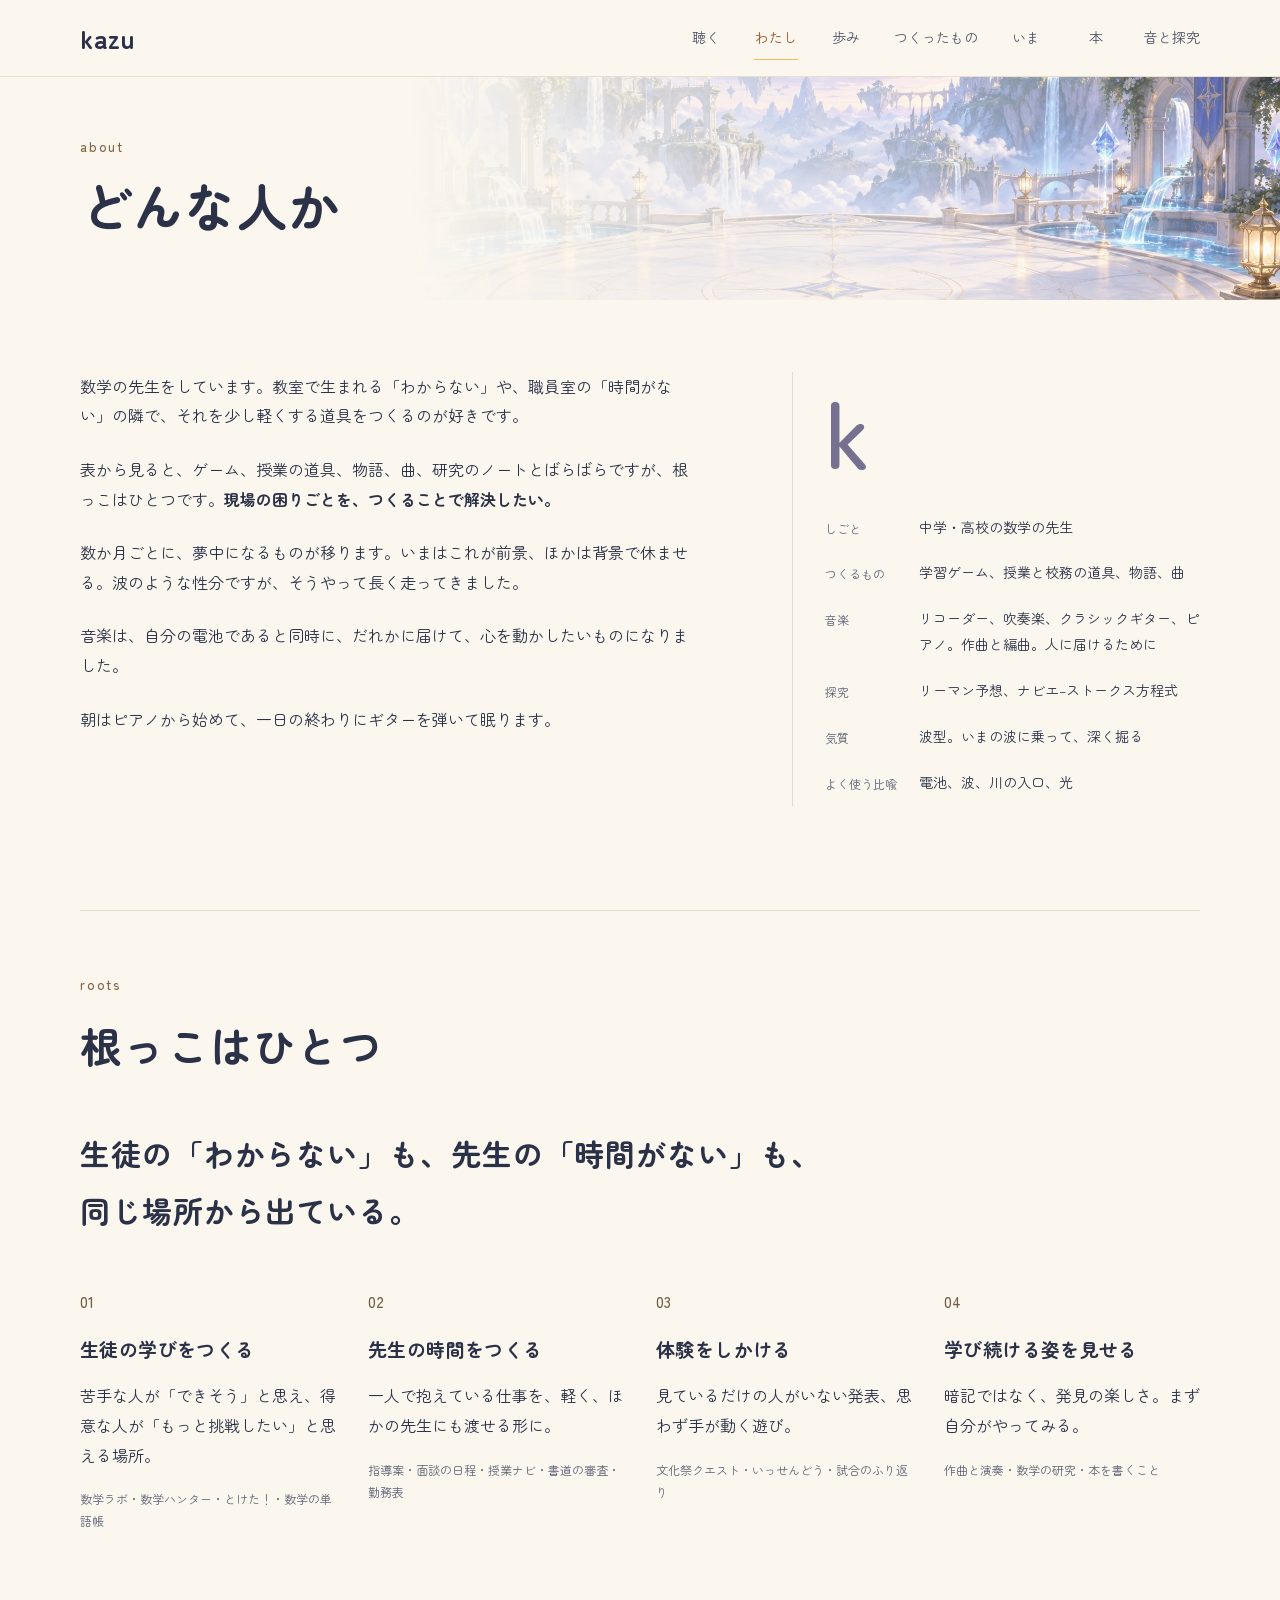
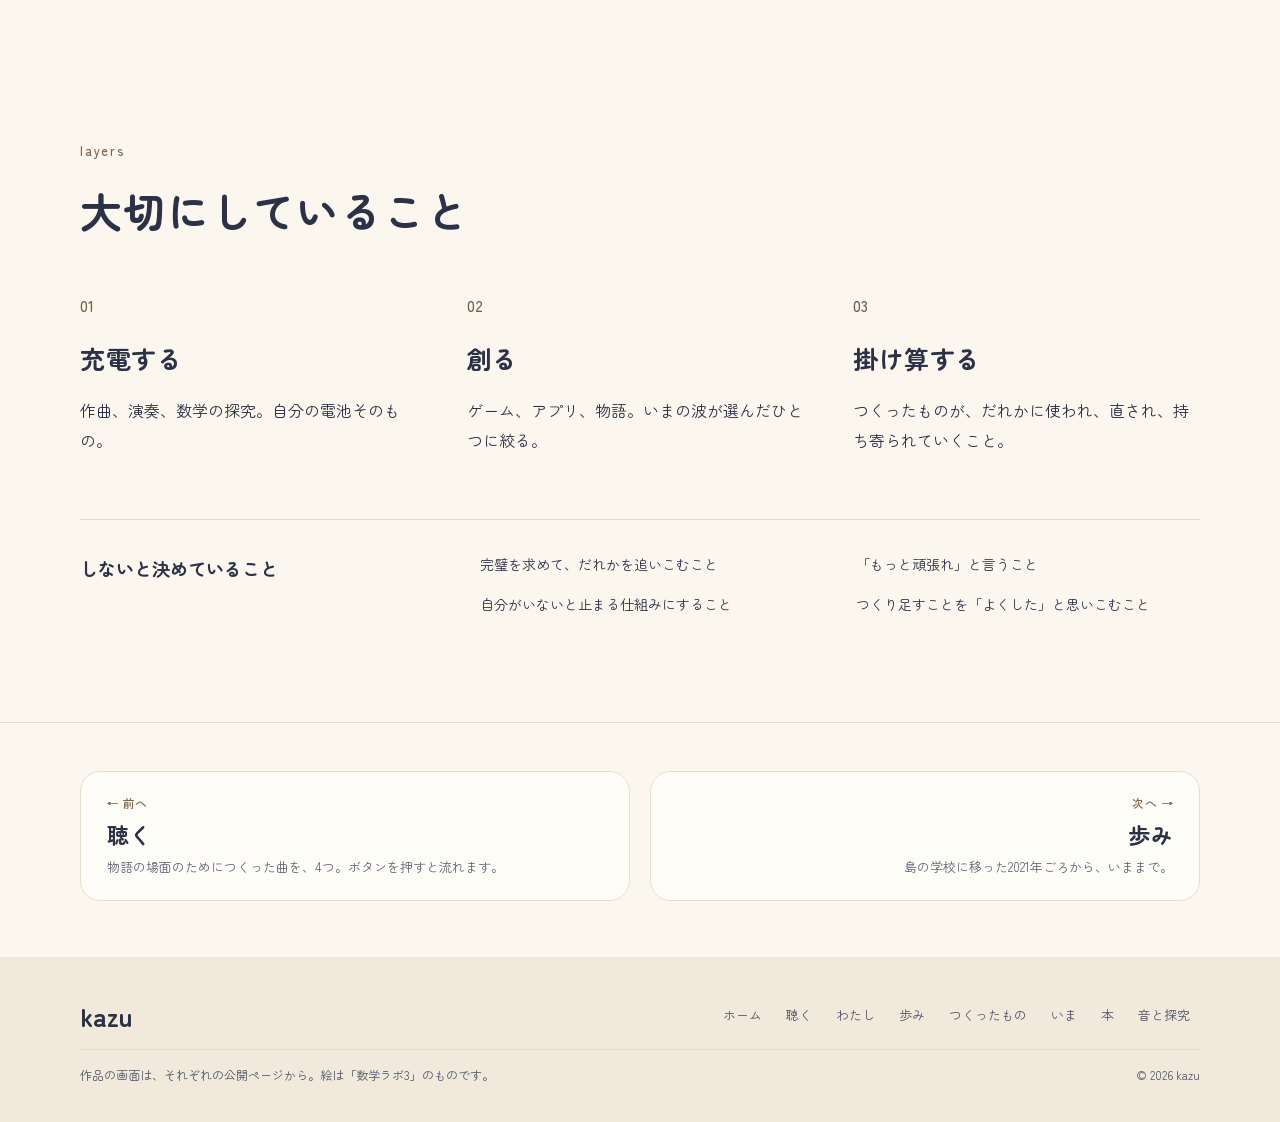
==== commit c3ca21b2: "ページ全体を、とっつきやすい雰囲気に：明るい朝の色・丸ゴシック・話しかける言葉 - ホーム：「こんにちは、kazu です。」から始める。数字で見せる帯（34・297・約1,800・1,530）をやめ、" ====
--- a/about.html
+++ b/about.html
@@ -8,10 +8,10 @@
 <meta property="og:title" content="わたし — kazu">
 <meta property="og:description" content="どんな人か。根っこにあるものと、大切にしていること。">
 <meta property="og:type" content="profile">
-<meta name="theme-color" content="#0c1732">
+<meta name="theme-color" content="#fbf7ef">
 <link rel="preconnect" href="https://fonts.googleapis.com">
 <link rel="preconnect" href="https://fonts.gstatic.com" crossorigin>
-<link rel="stylesheet" href="https://fonts.googleapis.com/css2?family=Cinzel:wght@500;600&family=Shippori+Mincho:wght@500;600;700&family=Zen+Kaku+Gothic+New:wght@400;500;700&display=swap">
+<link rel="stylesheet" href="https://fonts.googleapis.com/css2?family=Zen+Maru+Gothic:wght@400;500;700&display=swap">
 <link rel="stylesheet" href="style.css">
 <script src="script.js" defer></script>
 </head>
@@ -33,8 +33,8 @@
 </header>
 
 <main id="main">
-<section class="hero hero--page" aria-labelledby="page-title" style="--ax:58%;--ay:38%">
-  <div class="hero__art" aria-hidden="true"><img src="assets/night.jpg" alt="" width="1672" height="941"></div>
+<section class="hero hero--page hero--day" aria-labelledby="page-title" style="--ax:58%;--ay:38%">
+  <div class="hero__art" aria-hidden="true"><img src="assets/dawn.jpg" alt="" width="1672" height="941"></div>
   <div class="wrap hero__in">
     <p class="kicker">ABOUT</p>
     <h1 class="hero__name hero__name--page" id="page-title">どんな人か</h1>
--- a/style.css
+++ b/style.css
@@ -1,13 +1,14 @@
 /* 夜に灯し、紙に綴り、朝へ手渡す。 */
 :root {
-  --paper: #f7f4ed; --ink: #263149; --muted: #626777;
+  --paper: #fbf7ef; --ink: #2b3247; --muted: #5f6475;
   --night: #101b34; --light: #f4f0e6; --gold: #ddc58e;
-  --rule: #d6d2c9; --serif: "Shippori Mincho", "Yu Mincho", "Hiragino Mincho ProN", serif;
-  --roman: "Cinzel", Georgia, serif;
+  --rule: #e4dccb; --serif: "Zen Maru Gothic", "Hiragino Maru Gothic ProN", "Hiragino Sans", sans-serif;
+  --roman: "Zen Maru Gothic", "Hiragino Maru Gothic ProN", "Hiragino Sans", sans-serif;
+  --sun: #f2b766; --accent: #9a5222; --label: #806443; --soft: #f3ede1; --card: #fffdf8; --line: #e8dfcd;
 }
 * { box-sizing: border-box; }
 html { scroll-padding-top: 100px; }
-body { margin: 0; background: var(--paper); color: var(--ink); font-family: "Zen Kaku Gothic New", "Hiragino Sans", sans-serif; font-size: 16px; line-height: 1.85; -webkit-font-smoothing: antialiased; }
+body { margin: 0; background: var(--paper); color: var(--ink); font-family: "Zen Maru Gothic", "Hiragino Maru Gothic ProN", "Hiragino Sans", sans-serif; font-size: 16px; line-height: 1.85; -webkit-font-smoothing: antialiased; }
 h1,h2,h3,p,figure,blockquote,ul,ol,dl,dd { margin: 0; }
 ul,ol { padding: 0; list-style: none; }
 a { color: inherit; text-underline-offset: .28em; text-decoration-thickness: 1px; }
@@ -573,3 +574,166 @@
 .hero--page:has(+ .sec--night)::after { background: linear-gradient(0deg,#101b34 0%,#101b3400 46%),linear-gradient(90deg,#101b34 0%,#101b34f2 34%,#101b3499 72%,#101b3466 100%); }
 .hero--page + .sec--night { padding-top: 40px; }
 .listen + .pager { border-top: 0; }
+
+/* ---- 2026-10-20 追加：短い自己紹介ページ（me.html）。URL や QR で渡す名刺代わり。上のタグはなく、スクリプトも読まない ---- */
+.hero--me .hero__in { padding-block: 84px 72px; }
+.hero--me .hero__name { font-size: clamp(76px,12vw,112px); margin: 12px 0 14px; }
+.hero--me .hero__statement { font-size: clamp(23px,3.4vw,32px); max-width: 540px; }
+.hero--me .hero__statement .ph { display: block; }
+.hero--me::after { background: linear-gradient(90deg,#101b34 0%,#101b34f0 38%,#101b3480 74%,#101b3450 100%),linear-gradient(0deg,#101b3480,transparent 45%); }
+.me-about .prose { max-width: 36em; }
+.me-about .prose p + p { margin-top: 22px; }
+.me-chips { display: flex; flex-wrap: wrap; gap: 8px; margin-top: 30px; }
+.me-chips li { font-size: 13px; line-height: 1.7; padding: 4px 14px; border: 1px solid #b8b3a6; color: #4d5160; background: #fbf9f4; }
+.me-picks__list { display: grid; grid-template-columns: repeat(2,minmax(0,1fr)); gap: 16px; }
+.me-card { display: flex; flex-direction: column; gap: 4px; height: 100%; min-height: 168px; padding: 22px 26px 18px; border: 1px solid #c3c8d4; background: #f7f8fb; color: var(--ink); text-decoration: none; transition: border-color 220ms,background-color 220ms,transform 220ms,box-shadow 220ms; }
+.me-card__for { font-size: 12px; line-height: 1.7; letter-spacing: .08em; color: #5b5470; }
+.me-card__title { font: 600 23px/1.5 var(--serif); letter-spacing: .03em; }
+.me-card__line { font-size: 14px; line-height: 1.85; color: var(--muted); }
+.me-card__go { margin-top: auto; padding-top: 12px; font-size: 13px; line-height: 1; color: #8a6a2c; }
+.me-card:hover,.me-card:focus-visible { border-color: #b59a62; background: #fff; transform: translateY(-2px); box-shadow: 0 16px 26px -20px #101b3499; }
+.me-card:focus-visible { outline: 2px solid #947039; outline-offset: 4px; }
+.me-next { text-align: center; padding-block: 84px 92px; }
+.me-next__block + .me-next__block { margin-top: 56px; padding-top: 48px; border-top: 1px solid #ffffff26; }
+.me-next__title { font: 500 clamp(22px,3vw,28px)/1.6 var(--serif); letter-spacing: .06em; }
+.me-next p { color: #d6dbe6; margin-top: 12px; }
+.me-next .me-next__cta { margin-top: 24px; }
+.me-next .btn--ghost { background: transparent; }
+@media (max-width: 760px) {
+  .me-picks__list { grid-template-columns: minmax(0,1fr); gap: 12px; }
+  .me-card { min-height: 0; padding: 20px 22px 16px; }
+}
+@media (max-width: 600px) {
+  .hero--me .hero__in { padding-block: 56px 48px; }
+  .hero--me .hero__name { font-size: 80px; }
+  .hero--me .hero__statement { font-size: 24px; }
+  .hero--me::after { background: linear-gradient(90deg,#101b34f5 0%,#101b34e0 55%,#101b34a8 100%); }
+  .me-next { padding-block: 60px 68px; }
+}
+@media (prefers-reduced-motion: reduce) {
+  .me-card:hover,.me-card:focus-visible { transform: none; }
+}
+
+/* ---- 2026-10-31 追加：とっつきやすく。明るい朝の色、丸いかたち、話しかける声で ---- */
+/* 文字は丸ゴシックひとつに。英語の小見出しは、小文字で小さく */
+.kicker,.gate__kicker,.channel__tag { font: 500 13px/1.6 var(--roman); letter-spacing: .14em; text-transform: lowercase; color: var(--label); }
+.sec-title,.hero__name--page,.closing__title,.core__quote,.motto__text,.me-next__title { font-weight: 700; letter-spacing: .03em; }
+.journey__title,.bundle__title,.lane__title,.track__title,.pub__name,.book__title,.gate__label,.pager__label,.me-card__title,.sub-title,.prelude__label,.yt__title,.channel__title,.now__title,.layer h3 { font-weight: 700; letter-spacing: .02em; }
+.hero__name { letter-spacing: 0; font-weight: 700; }
+.pub__name small { font: 400 14px var(--roman); }
+
+/* 上の帯と足もと：夜の紺から、明るい紙の色へ */
+.topbar { color: var(--ink); background: #fbf7efeb; border-bottom: 1px solid var(--line); -webkit-backdrop-filter: blur(8px); backdrop-filter: blur(8px); }
+.topbar__name { font: 700 26px/1 var(--roman); letter-spacing: .02em; }
+.topbar__nav a { color: #4f5567; font-size: 14px; justify-content: center; }
+.topbar__nav a:hover,.topbar__nav a[aria-current] { color: var(--accent); border-bottom-color: var(--sun); }
+.foot { background: #f1eadc; color: #4f5567; }
+.foot__name { font: 700 26px var(--roman); color: var(--ink); }
+.foot__nav a { color: #4f5567; }
+.foot__nav a:hover,.foot__nav a:focus-visible { color: var(--accent); }
+.foot__row--sub { border-top-color: #2b324714; }
+
+/* ボタンとカード：角をまるく */
+.btn { border-radius: 999px; border-color: #cfc6b4; background: var(--card); color: var(--ink); font-weight: 500; padding-inline: 26px; }
+.btn:hover { background: #fff; color: var(--ink); }
+.btn--primary { background: var(--sun); border-color: var(--sun); color: #2b2a24; }
+.btn--primary:hover { background: #f6c785; color: #2b2a24; }
+.gate__card,.pager__link,.me-card { border-radius: 20px; border-color: var(--line); background: var(--card); }
+.gate__card:hover,.gate__card:focus-visible,.pager__link:hover,.pager__link:focus-visible,.me-card:hover,.me-card:focus-visible { border-color: #e2c89c; box-shadow: 0 18px 30px -22px #5a4a2a66; }
+.gate__no { display: none; }
+.gate__go,.me-card__go { color: var(--accent); }
+.pager__dir { letter-spacing: .04em; color: var(--label); }
+.me-chips li,.pub__genres li,.stage { border-radius: 999px; }
+.book,.pub,.channel { border: 1px solid var(--line); border-radius: 18px; background: var(--card); box-shadow: none; }
+.book { min-height: 0; }
+.book:nth-child(2n) { border-left-color: var(--line); }
+.yt__btn { border-radius: 14px; overflow: hidden; }
+.pub { grid-template-columns: minmax(0,1fr); }
+.work__shot { border-radius: 12px; }
+a:focus-visible { outline-color: var(--accent); }
+
+/* ホームの先頭：朝の絵に、あいさつを置く */
+.hero--home { min-height: 600px; color: var(--ink); background: var(--paper); }
+.hero--home .hero__art { inset: 0 0 0 32%; }
+.hero--home .hero__art img { object-position: 50% 30%; }
+.hero--home .hero__art::before,.hero--home .hero__art::after { content: none; }
+.hero--home::after { background: linear-gradient(90deg,#fbf7ef 0%,#fbf7ef 33%,#fbf7efb8 50%,#fbf7ef10 80%),linear-gradient(0deg,#fbf7ef 0%,#fbf7ef00 24%); }
+.hero--home .kicker { color: var(--label); }
+.hero__hello { font: 700 clamp(40px,5.2vw,62px)/1.4 var(--roman); letter-spacing: .02em; margin: 6px 0 22px; }
+.hero__hello .ph { display: block; }
+.hero__me { background: linear-gradient(transparent 62%,#f7d699 62%,#f7d699 92%,transparent 92%); padding-inline: .08em; margin-right: .18em; }
+.hero--home .hero__lead { max-width: 470px; margin-top: 0; color: #474d60; }
+.hero--home .btn--ghost { background: #fffdf8d9; color: var(--ink); }
+.hero--home .hero__updated { color: var(--muted); background: #fffdf8d9; border-radius: 999px; padding: 2px 12px; }
+@media (prefers-reduced-motion: no-preference) {
+  .hero__hello { animation-delay: 150ms; }
+}
+
+/* ほかのページの先頭：昼のページは朝の絵、曲と星図のページ（聴く・つくったもの）は夜のまま */
+.hero--day { color: var(--ink); background: var(--paper); }
+.hero--day .hero__art { inset: 0 0 0 30%; }
+.hero--day .hero__art::before,.hero--day .hero__art::after { content: none; }
+.hero--day::after { background: linear-gradient(90deg,#fbf7ef 0%,#fbf7ef 32%,#fbf7efc2 52%,#fbf7ef30 100%); }
+.hero--day .kicker { color: var(--label); }
+.hero--day .hero__lead { color: #474d60; }
+
+/* さわってみる：いま遊べるもの・使えるものを、画面つきで */
+.try { padding-block: 88px 96px; }
+.try__list { display: grid; grid-template-columns: repeat(3,minmax(0,1fr)); gap: 24px; }
+.try-card { display: flex; flex-direction: column; height: 100%; background: var(--card); border: 1px solid var(--line); border-radius: 20px; overflow: hidden; color: var(--ink); text-decoration: none; transition: transform 220ms,box-shadow 220ms,border-color 220ms; }
+.try-card__shot { display: block; aspect-ratio: 16/10; background: #e9e3d6; overflow: hidden; }
+.try-card__shot img { width: 100%; height: 100%; object-fit: cover; transition: transform 450ms ease; }
+.try-card__body { display: flex; flex-direction: column; gap: 6px; flex: 1; padding: 18px 22px 20px; }
+.try-card__for { align-self: flex-start; font-size: 12px; line-height: 1.7; padding: 2px 12px; border-radius: 999px; background: #e5efe8; color: #2f5a3f; }
+.try-card__for--kids { background: #fde8d7; color: #87401a; }
+.try-card__for--teacher { background: #e4ecf7; color: #2f4e7a; }
+.try-card__for--music { background: #eee6f5; color: #5b3f78; }
+.try-card__title { font: 700 21px/1.5 var(--roman); margin-top: 4px; }
+.try-card__line { font-size: 14px; line-height: 1.85; color: var(--muted); }
+.try-card__go { margin-top: auto; padding-top: 10px; font-size: 14px; font-weight: 500; color: var(--accent); }
+.try-card:hover,.try-card:focus-visible { transform: translateY(-3px); border-color: #e2c89c; box-shadow: 0 18px 30px -22px #5a4a2a66; }
+.try-card:hover .try-card__shot img,.try-card:focus-visible .try-card__shot img { transform: scale(1.03); }
+.try-card:focus-visible { outline: 2px solid var(--accent); outline-offset: 4px; }
+.try__more { margin-top: 36px; text-align: center; }
+.try__more a,.lately__more a { display: inline-flex; align-items: center; min-height: 44px; color: var(--accent); font-weight: 500; text-decoration-color: #e2c89c; }
+
+/* このごろ：日記のように、短く */
+.lately { background: var(--soft); padding-block: 72px 64px; }
+.lately .sec-head { margin-bottom: 24px; }
+.lately__list { border-top: 1px dashed #d6cab2; }
+.lately__list li { display: grid; grid-template-columns: 60px minmax(0,1fr); gap: 12px; align-items: baseline; border-bottom: 1px dashed #d6cab2; }
+.lately__date { font-size: 13px; color: var(--label); font-variant-numeric: tabular-nums; }
+.lately__list a { display: block; min-height: 44px; padding-block: 12px; text-decoration: none; }
+.lately__list a:hover,.lately__list a:focus-visible { color: var(--accent); text-decoration: underline; text-decoration-color: #e2c89c; }
+.lately__more { margin-top: 12px; text-align: right; }
+
+/* おわりに：絵を置かず、明るい紙の上で */
+.closing--plain { min-height: 0; padding: 96px 0 104px; background: var(--soft); }
+.closing--plain::after { content: none; }
+.closing__title { font-size: clamp(28px,3.4vw,40px); }
+.closing .btn { background: var(--card); border-color: #cfc6b4; }
+
+@media (max-width: 1000px) {
+  .try__list { grid-template-columns: repeat(2,minmax(0,1fr)); gap: 20px; }
+}
+@media (max-width: 600px) {
+  .hero--home { min-height: 0; align-items: stretch; }
+  .hero--home .hero__art { inset: 0 0 auto; height: 300px; }
+  .hero--home .hero__art img { object-position: 55% 35%; }
+  .hero--home::after { background: linear-gradient(0deg,#fbf7ef 0%,#fbf7ef 52%,#fbf7efb3 64%,#fbf7ef00 82%); }
+  .hero--home .hero__in { padding: 200px 0 72px; }
+  .hero__hello { font-size: 36px; margin-bottom: 18px; }
+  .hero--home .hero__updated { right: 20px; bottom: 20px; }
+  .hero--day .hero__art { inset: 0; height: auto; }
+  .hero--day::after { background: linear-gradient(90deg,#fbf7eff7 0%,#fbf7efe6 58%,#fbf7efb3 100%); }
+  .try { padding-block: 64px 72px; }
+  .try__list { grid-template-columns: minmax(0,1fr); gap: 16px; }
+  .try-card__body { padding: 16px 18px 18px; }
+  .lately { padding-block: 56px 48px; }
+  .lately__list li { grid-template-columns: 48px minmax(0,1fr); gap: 8px; }
+  .closing--plain { padding: 72px 0 80px; }
+}
+@media (prefers-reduced-motion: reduce) {
+  .try-card:hover,.try-card:focus-visible { transform: none; }
+  .try-card:hover .try-card__shot img,.try-card:focus-visible .try-card__shot img { transform: none; }
+}
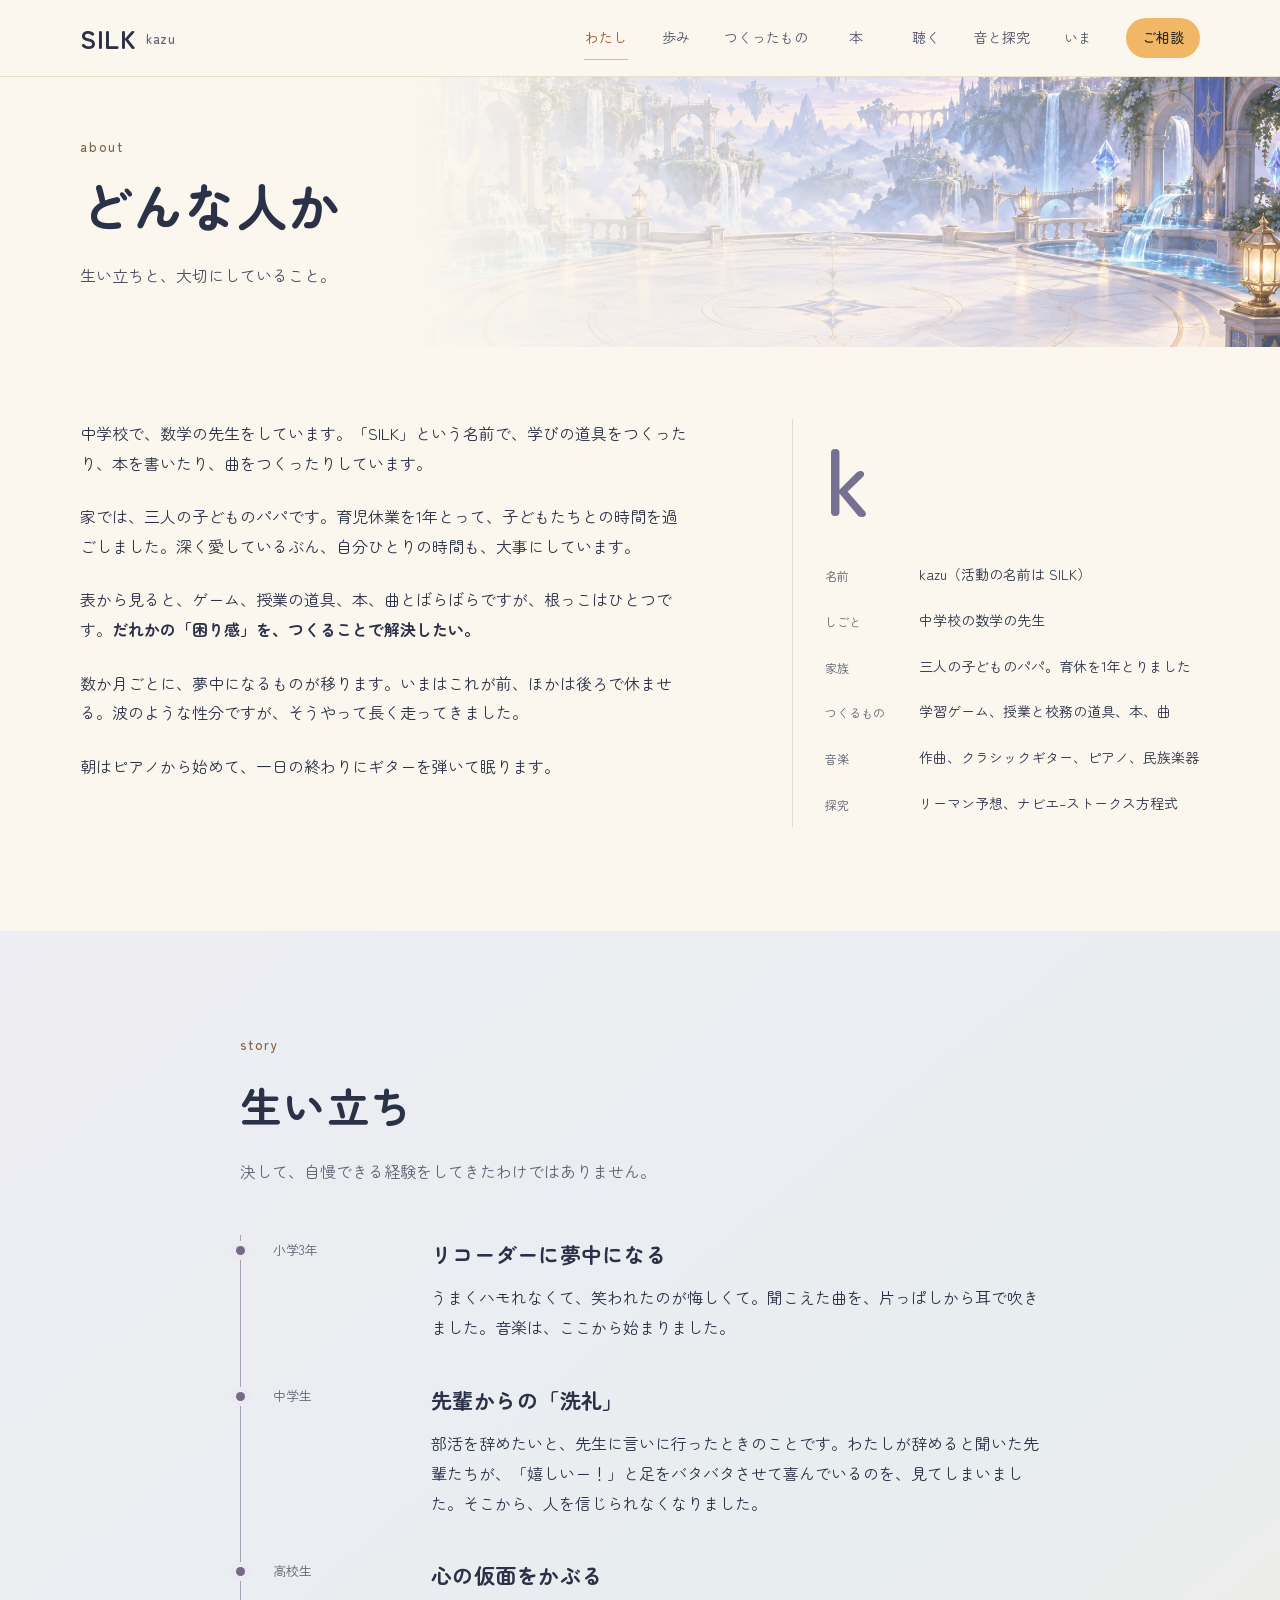
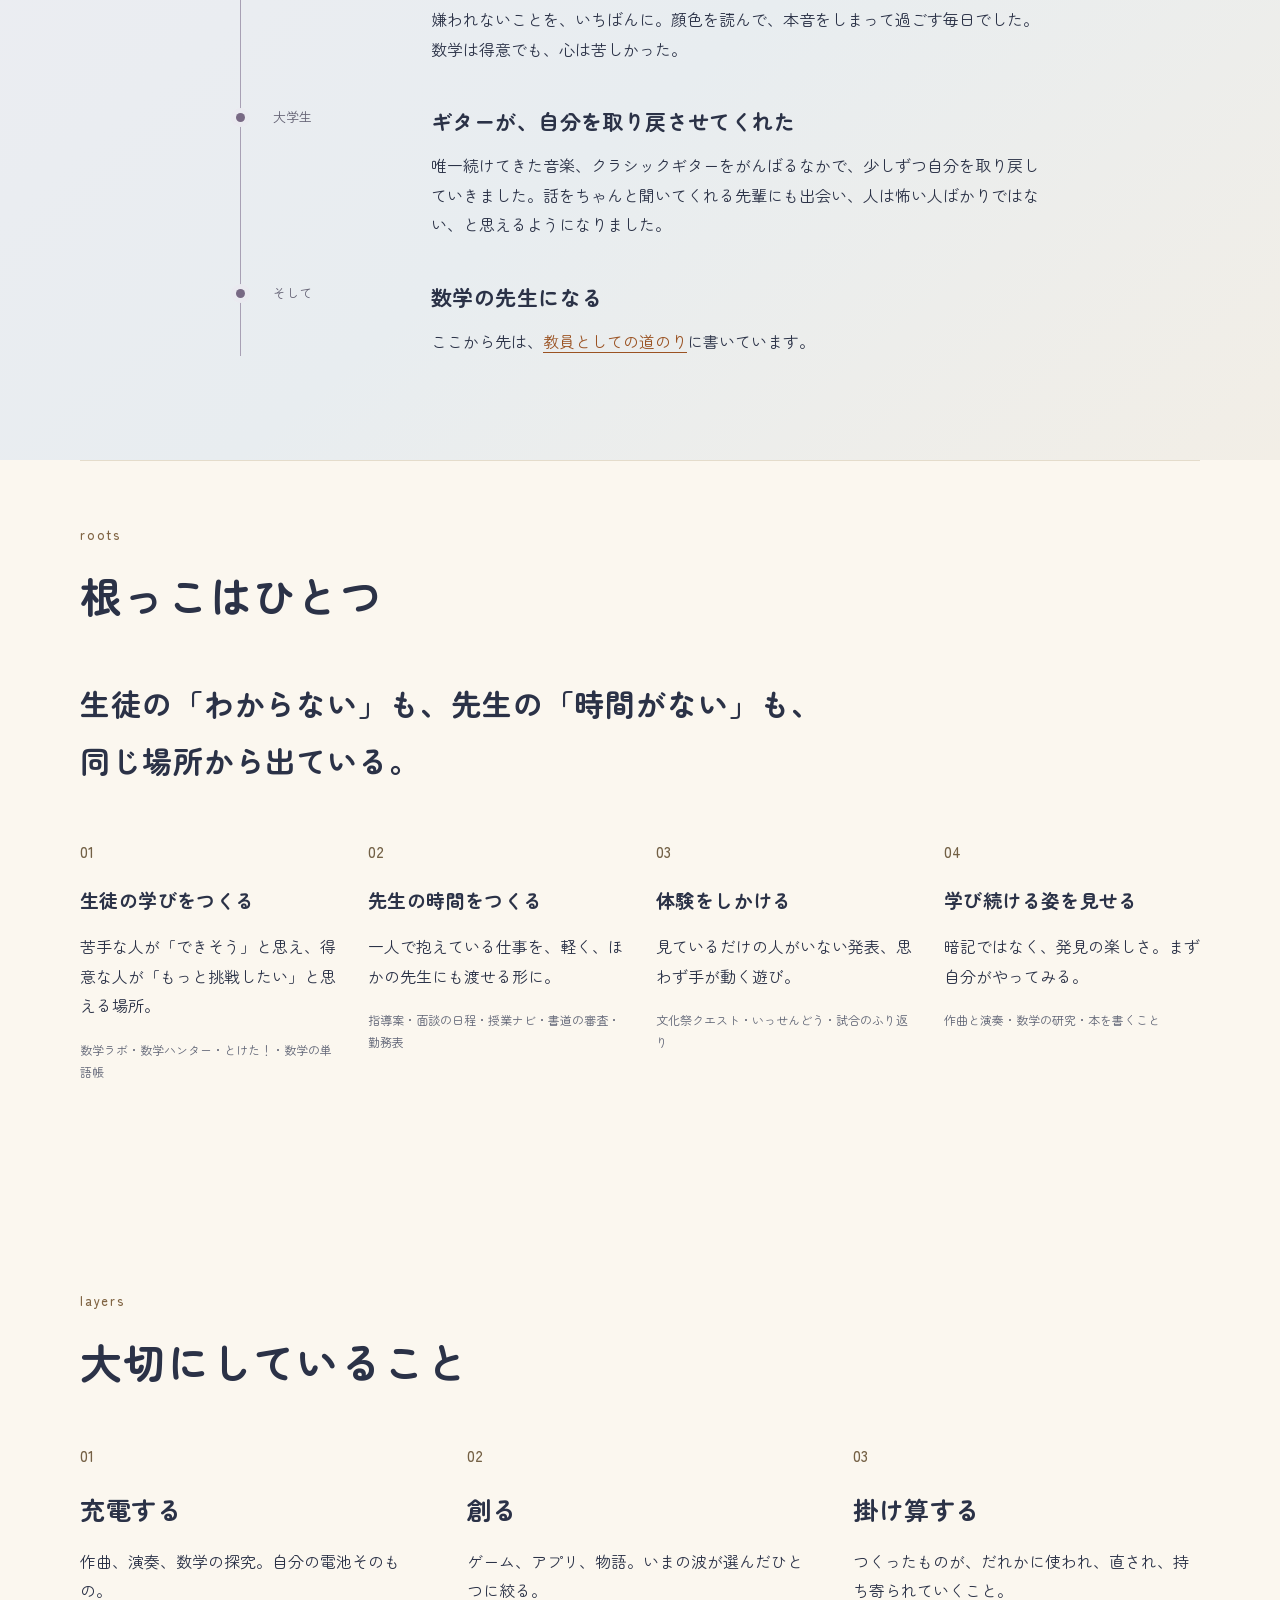
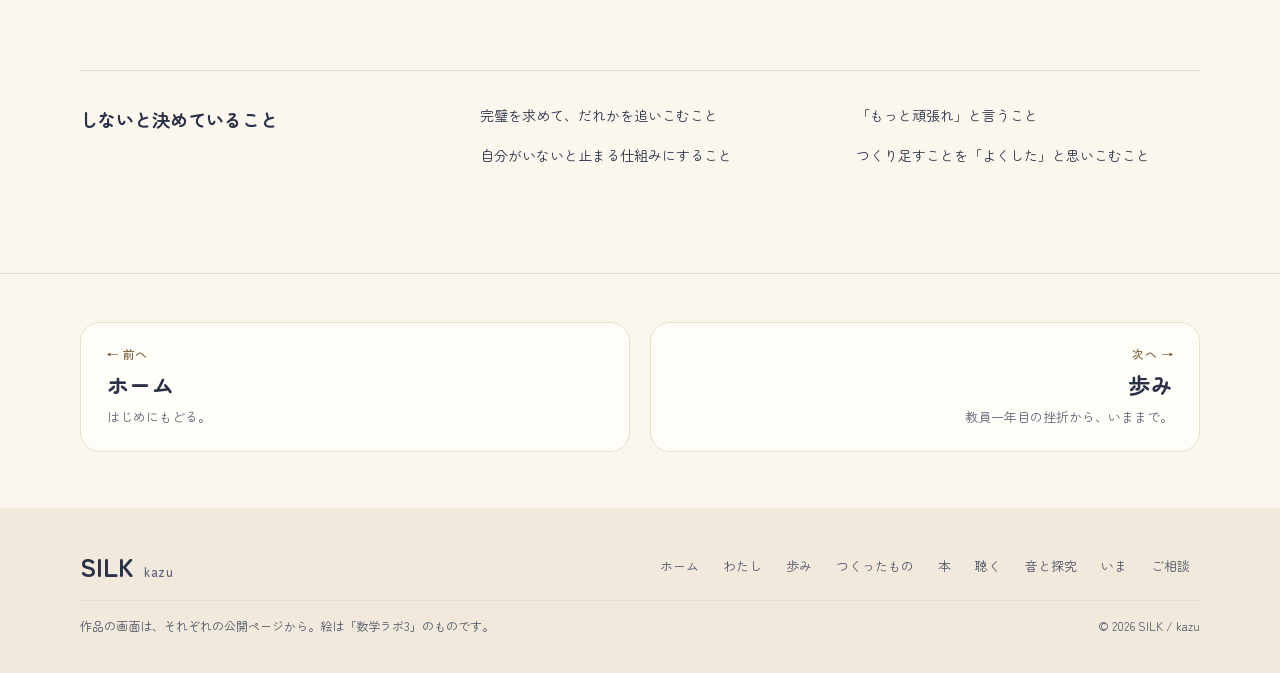
==== commit b055a482: "サイトの構想にそって組み直す：想い・生い立ち・教員としての道のり・活動・これから・ご相談（SILK） - 屋号「SILK」を上の帯と足もとに。上のタグを「わたし→歩み→つくったもの→本→聴く→音と探究" ====
--- a/about.html
+++ b/about.html
@@ -3,7 +3,7 @@
 <head>
 <meta charset="utf-8">
 <meta name="viewport" content="width=device-width, initial-scale=1">
-<title>わたし — kazu</title>
+<title>わたし — SILK / kazu</title>
 <meta name="description" content="どんな人か。根っこにあるものと、大切にしていること。">
 <meta property="og:title" content="わたし — kazu">
 <meta property="og:description" content="どんな人か。根っこにあるものと、大切にしていること。">
@@ -19,15 +19,16 @@
 <a class="skip" href="#main">本文へ移動</a>
 <header class="topbar">
   <div class="wrap topbar__in">
-    <a class="topbar__name" href="index.html">kazu</a>
+    <a class="topbar__name" href="index.html">SILK<span class="topbar__who">kazu</span></a>
     <nav class="topbar__nav" aria-label="ページの切りかえ">
-      <a href="listen.html">聴く</a>
       <a href="about.html" aria-current="page">わたし</a>
       <a href="journey.html">歩み</a>
       <a href="works.html">つくったもの</a>
+      <a href="books.html">本</a>
+      <a href="listen.html">聴く</a>
+      <a href="charge.html">音と探究</a>
       <a href="now.html">いま</a>
-      <a href="books.html">本</a>
-      <a href="charge.html">音と探究</a>
+      <a class="topbar__ask" href="request.html">ご相談</a>
     </nav>
   </div>
 </header>
@@ -38,31 +39,47 @@
   <div class="wrap hero__in">
     <p class="kicker">ABOUT</p>
     <h1 class="hero__name hero__name--page" id="page-title">どんな人か</h1>
-    
+    <p class="hero__lead">生い立ちと、大切にしていること。</p>
   </div>
 </section>
 
 <section class="sec sec--paper about" id="about" aria-label="どんな人か">
   <div class="wrap about__in">
     <div class="about__text">
-    
-      <div class="prose"><p>数学の先生をしています。教室で生まれる「わからない」や、職員室の「時間がない」の隣で、それを少し軽くする道具をつくるのが好きです。</p>
-        <p>表から見ると、ゲーム、授業の道具、物語、曲、研究のノートとばらばらですが、根っこはひとつです。<strong>現場の困りごとを、つくることで解決したい。</strong></p>
-        <p>数か月ごとに、夢中になるものが移ります。いまはこれが前景、ほかは背景で休ませる。波のような性分ですが、そうやって長く走ってきました。</p>
-        <p>音楽は、自分の電池であると同時に、だれかに届けて、心を動かしたいものになりました。</p>
+      <div class="prose"><p>中学校で、数学の先生をしています。「SILK」という名前で、学びの道具をつくったり、本を書いたり、曲をつくったりしています。</p>
+        <p>家では、三人の子どものパパです。育児休業を1年とって、子どもたちとの時間を過ごしました。深く愛しているぶん、自分ひとりの時間も、大事にしています。</p>
+        <p>表から見ると、ゲーム、授業の道具、本、曲とばらばらですが、根っこはひとつです。<strong>だれかの「困り感」を、つくることで解決したい。</strong></p>
+        <p>数か月ごとに、夢中になるものが移ります。いまはこれが前、ほかは後ろで休ませる。波のような性分ですが、そうやって長く走ってきました。</p>
         <p>朝はピアノから始めて、一日の終わりにギターを弾いて眠ります。</p></div>
     </div>
     <aside class="profile" aria-label="プロフィール">
       <p class="profile__mark" aria-hidden="true">k</p>
       <dl class="profile__facts">
-        <div><dt>しごと</dt><dd>中学・高校の数学の先生</dd></div>
-        <div><dt>つくるもの</dt><dd>学習ゲーム、授業と校務の道具、物語、曲</dd></div>
-        <div><dt>音楽</dt><dd>リコーダー、吹奏楽、クラシックギター、ピアノ。作曲と編曲。人に届けるために</dd></div>
+        <div><dt>名前</dt><dd>kazu（活動の名前は SILK）</dd></div>
+        <div><dt>しごと</dt><dd>中学校の数学の先生</dd></div>
+        <div><dt>家族</dt><dd>三人の子どものパパ。育休を1年とりました</dd></div>
+        <div><dt>つくるもの</dt><dd>学習ゲーム、授業と校務の道具、本、曲</dd></div>
+        <div><dt>音楽</dt><dd>作曲、クラシックギター、ピアノ、民族楽器</dd></div>
         <div><dt>探究</dt><dd>リーマン予想、ナビエ–ストークス方程式</dd></div>
-        <div><dt>気質</dt><dd>波型。いまの波に乗って、深く掘る</dd></div>
-        <div><dt>よく使う比喩</dt><dd>電池、波、川の入口、光</dd></div>
       </dl>
     </aside>
+  </div>
+</section>
+
+<section class="sec roots-story" id="story" aria-labelledby="story-title">
+  <div class="wrap narrow">
+    <header class="sec-head">
+      <p class="kicker">story</p>
+      <h2 class="sec-title" id="story-title">生い立ち</h2>
+      <p class="sec-lead">決して、自慢できる経験をしてきたわけではありません。</p>
+    </header>
+    <ol class="journey__list journey__list--story">
+      <li class="journey__item"><span class="journey__when">小学3年</span><h3 class="journey__title">リコーダーに夢中になる</h3><p>うまくハモれなくて、笑われたのが悔しくて。聞こえた曲を、片っぱしから耳で吹きました。音楽は、ここから始まりました。</p></li>
+      <li class="journey__item"><span class="journey__when">中学生</span><h3 class="journey__title">先輩からの「洗礼」</h3><p>部活を辞めたいと、先生に言いに行ったときのことです。わたしが辞めると聞いた先輩たちが、「嬉しいー！」と足をバタバタさせて喜んでいるのを、見てしまいました。そこから、人を信じられなくなりました。</p></li>
+      <li class="journey__item"><span class="journey__when">高校生</span><h3 class="journey__title">心の仮面をかぶる</h3><p>嫌われないことを、いちばんに。顔色を読んで、本音をしまって過ごす毎日でした。数学は得意でも、心は苦しかった。</p></li>
+      <li class="journey__item"><span class="journey__when">大学生</span><h3 class="journey__title">ギターが、自分を取り戻させてくれた</h3><p>唯一続けてきた音楽、クラシックギターをがんばるなかで、少しずつ自分を取り戻していきました。話をちゃんと聞いてくれる先輩にも出会い、人は怖い人ばかりではない、と思えるようになりました。</p></li>
+      <li class="journey__item"><span class="journey__when">そして</span><h3 class="journey__title">数学の先生になる</h3><p>ここから先は、<a href="journey.html">教員としての道のり</a>に書いています。</p></li>
+    </ol>
   </div>
 </section>
 
@@ -104,8 +121,8 @@
 
 <nav class="pager" aria-label="ほかのページへ">
   <div class="wrap pager__in">
-    <a class="pager__link pager__link--prev" href="listen.html" rel="prev"><span class="pager__dir">← 前へ</span><span class="pager__label">聴く</span><span class="pager__blurb">物語の場面のためにつくった曲を、4つ。ボタンを押すと流れます。</span></a>
-    <a class="pager__link pager__link--next" href="journey.html" rel="next"><span class="pager__dir">次へ →</span><span class="pager__label">歩み</span><span class="pager__blurb">島の学校に移った2021年ごろから、いままで。</span></a>
+    <a class="pager__link pager__link--prev" href="index.html" rel="prev"><span class="pager__dir">← 前へ</span><span class="pager__label">ホーム</span><span class="pager__blurb">はじめにもどる。</span></a>
+    <a class="pager__link pager__link--next" href="journey.html" rel="next"><span class="pager__dir">次へ →</span><span class="pager__label">歩み</span><span class="pager__blurb">教員一年目の挫折から、いままで。</span></a>
   </div>
 </nav>
 </main>
@@ -113,14 +130,14 @@
 <footer class="foot">
   <div class="wrap foot__in">
     <div class="foot__row">
-      <p class="foot__name">kazu</p>
+      <p class="foot__name">SILK<span class="foot__who">kazu</span></p>
       <nav class="foot__nav" aria-label="ページの一覧">
-        <a href="index.html">ホーム</a><a href="listen.html">聴く</a><a href="about.html">わたし</a><a href="journey.html">歩み</a><a href="works.html">つくったもの</a><a href="now.html">いま</a><a href="books.html">本</a><a href="charge.html">音と探究</a>
+        <a href="index.html">ホーム</a><a href="about.html">わたし</a><a href="journey.html">歩み</a><a href="works.html">つくったもの</a><a href="books.html">本</a><a href="listen.html">聴く</a><a href="charge.html">音と探究</a><a href="now.html">いま</a><a href="request.html">ご相談</a>
       </nav>
     </div>
     <div class="foot__row foot__row--sub">
       <p class="foot__note">作品の画面は、それぞれの公開ページから。絵は「数学ラボ3」のものです。</p>
-      <p class="foot__copy">© 2026 kazu</p>
+      <p class="foot__copy">© 2026 SILK / kazu</p>
     </div>
   </div>
 </footer>
--- a/style.css
+++ b/style.css
@@ -737,3 +737,86 @@
   .try-card:hover,.try-card:focus-visible { transform: none; }
   .try-card:hover .try-card__shot img,.try-card:focus-visible .try-card__shot img { transform: none; }
 }
+
+/* ---- 2026-10-31 追加②：想い・生い立ち・道のり・活動・これから・ご相談（SILK） ---- */
+.topbar__who,.foot__who { font-size: 13px; font-weight: 500; color: var(--muted); margin-left: 10px; letter-spacing: .04em; }
+.topbar__nav a.topbar__ask { align-self: center; min-height: 40px; padding: 0 16px; border: 0; border-radius: 999px; background: var(--sun); color: #2b2a24; font-weight: 500; }
+.topbar__nav a.topbar__ask:hover,.topbar__nav a.topbar__ask[aria-current] { background: #f6c785; color: #2b2a24; }
+.btn[data-soon] { opacity: .55; cursor: not-allowed; }
+.btn[data-soon]:hover { transform: none; background: var(--sun); }
+
+/* 想い：三つの願いを、カードで */
+.wish__list { display: grid; gap: 12px; }
+.wish__item { display: flex; align-items: center; gap: 16px; padding: 18px 22px; border: 1px solid var(--line); border-radius: 18px; background: var(--card); font: 700 clamp(19px,2.3vw,24px)/1.6 var(--roman); }
+.wish__no { flex: none; display: grid; place-items: center; width: 36px; height: 36px; border-radius: 50%; background: var(--sun); color: #2b2a24; font-size: 16px; }
+.wish__prose { margin-top: 44px; }
+.wish__links { display: flex; flex-wrap: wrap; gap: 12px; margin-top: 32px; }
+
+/* 生い立ち（わたし） */
+.roots-story { background: linear-gradient(140deg,#eeedf3,#e8edf0 60%,#f2eee6); }
+.journey__list--story { margin-top: 8px; }
+.journey__item a { color: var(--accent); }
+
+/* いま、していること */
+.acts { background: var(--soft); }
+.acts__list { display: grid; grid-template-columns: repeat(4,minmax(0,1fr)); gap: 20px; }
+.act { display: flex; flex-direction: column; gap: 8px; height: 100%; padding: 24px 22px 20px; border: 1px solid var(--line); border-radius: 20px; background: var(--card); color: var(--ink); text-decoration: none; transition: transform 220ms,box-shadow 220ms,border-color 220ms; }
+.act__icon { display: grid; place-items: center; width: 44px; height: 44px; border-radius: 50%; background: #fde8d7; color: var(--accent); font-size: 18px; }
+.act__title { font: 700 20px/1.5 var(--roman); margin-top: 6px; }
+.act__line { font-size: 14px; line-height: 1.85; color: var(--muted); }
+.act__go { margin-top: auto; padding-top: 8px; font-size: 14px; font-weight: 500; color: var(--accent); }
+.act:hover,.act:focus-visible { transform: translateY(-3px); border-color: #e2c89c; box-shadow: 0 18px 30px -22px #5a4a2a66; }
+
+/* これから */
+.future { background: #eef3f6; }
+.future__big { font: 700 clamp(24px,3.2vw,36px)/1.6 var(--roman); margin-bottom: 28px; }
+
+/* ご相談への入口（ホームとご相談ページ） */
+.ask { padding: 88px 0; background: var(--paper); }
+.ask__in { text-align: center; background: #fff2dc; border-radius: 28px; padding: 56px 40px; }
+.ask__title { font: 700 clamp(24px,3vw,34px)/1.6 var(--roman); letter-spacing: .02em; margin-bottom: 16px; }
+.ask__in > p:not(.kicker) { max-width: 520px; margin-inline: auto; }
+.ask__cta { margin-top: 24px; }
+.ask__soon { margin-top: 12px; font-size: 13px; color: var(--muted); }
+
+/* 道のり：いま言えること・しんどい人へ */
+.motto__from:first-child { margin: 0 0 14px; font-size: 14px; }
+.care { padding-block: 56px; background: var(--paper); }
+.care__box { padding: 28px 32px; border: 1px solid #d5e2da; border-radius: 18px; background: #f1f6f3; }
+.care__title { font: 700 20px/1.6 var(--roman); margin-bottom: 10px; }
+.care__box p + p { margin-top: 10px; }
+.care__link a { display: inline-flex; align-items: center; min-height: 44px; color: #2f5a3f; font-weight: 500; }
+
+/* ご相談ページ */
+.req-cases { background: var(--soft); }
+.cases { display: grid; grid-template-columns: repeat(2,minmax(0,1fr)); gap: 20px; }
+.case { padding: 22px 24px 24px; border: 1px solid var(--line); border-radius: 20px; background: var(--card); }
+.case__worry { padding: 14px 18px; border-radius: 14px; background: #fdf0e2; font-weight: 500; }
+.case__worry::before { content: "「"; } .case__worry::after { content: "」"; }
+.case__arrow { text-align: center; color: var(--label); margin: 6px 0; }
+.case__made a { font: 700 18px/1.6 var(--roman); color: var(--accent); }
+.case__made span { display: block; font-size: 14px; color: var(--muted); margin-top: 2px; }
+.steps { display: grid; grid-template-columns: repeat(4,minmax(0,1fr)); gap: 20px; }
+.step { padding: 22px 22px 24px; border: 1px solid var(--line); border-radius: 20px; background: var(--card); }
+.step__no { display: grid; place-items: center; width: 36px; height: 36px; border-radius: 50%; background: var(--sun); color: #2b2a24; font-weight: 700; }
+.step__title { font: 700 18px/1.6 var(--roman); margin: 14px 0 8px; }
+.step p { font-size: 14px; color: var(--muted); }
+.req-notes { background: var(--soft); }
+.notes li { padding: 20px 0; border-bottom: 1px dashed #d6cab2; }
+.notes li:first-child { border-top: 1px dashed #d6cab2; }
+.notes h3 { font: 700 18px/1.6 var(--roman); margin-bottom: 6px; }
+.hero--page .hero__cta { margin-top: 24px; }
+
+@media (max-width: 1000px) {
+  .acts__list,.steps { grid-template-columns: repeat(2,minmax(0,1fr)); }
+}
+@media (max-width: 600px) {
+  .acts__list,.steps,.cases { grid-template-columns: minmax(0,1fr); gap: 14px; }
+  .wish__item { padding: 14px 16px; gap: 12px; }
+  .ask { padding: 56px 0; }
+  .ask__in { padding: 40px 22px; border-radius: 22px; }
+  .care__box { padding: 22px 20px; }
+}
+@media (prefers-reduced-motion: reduce) {
+  .act:hover,.act:focus-visible { transform: none; }
+}
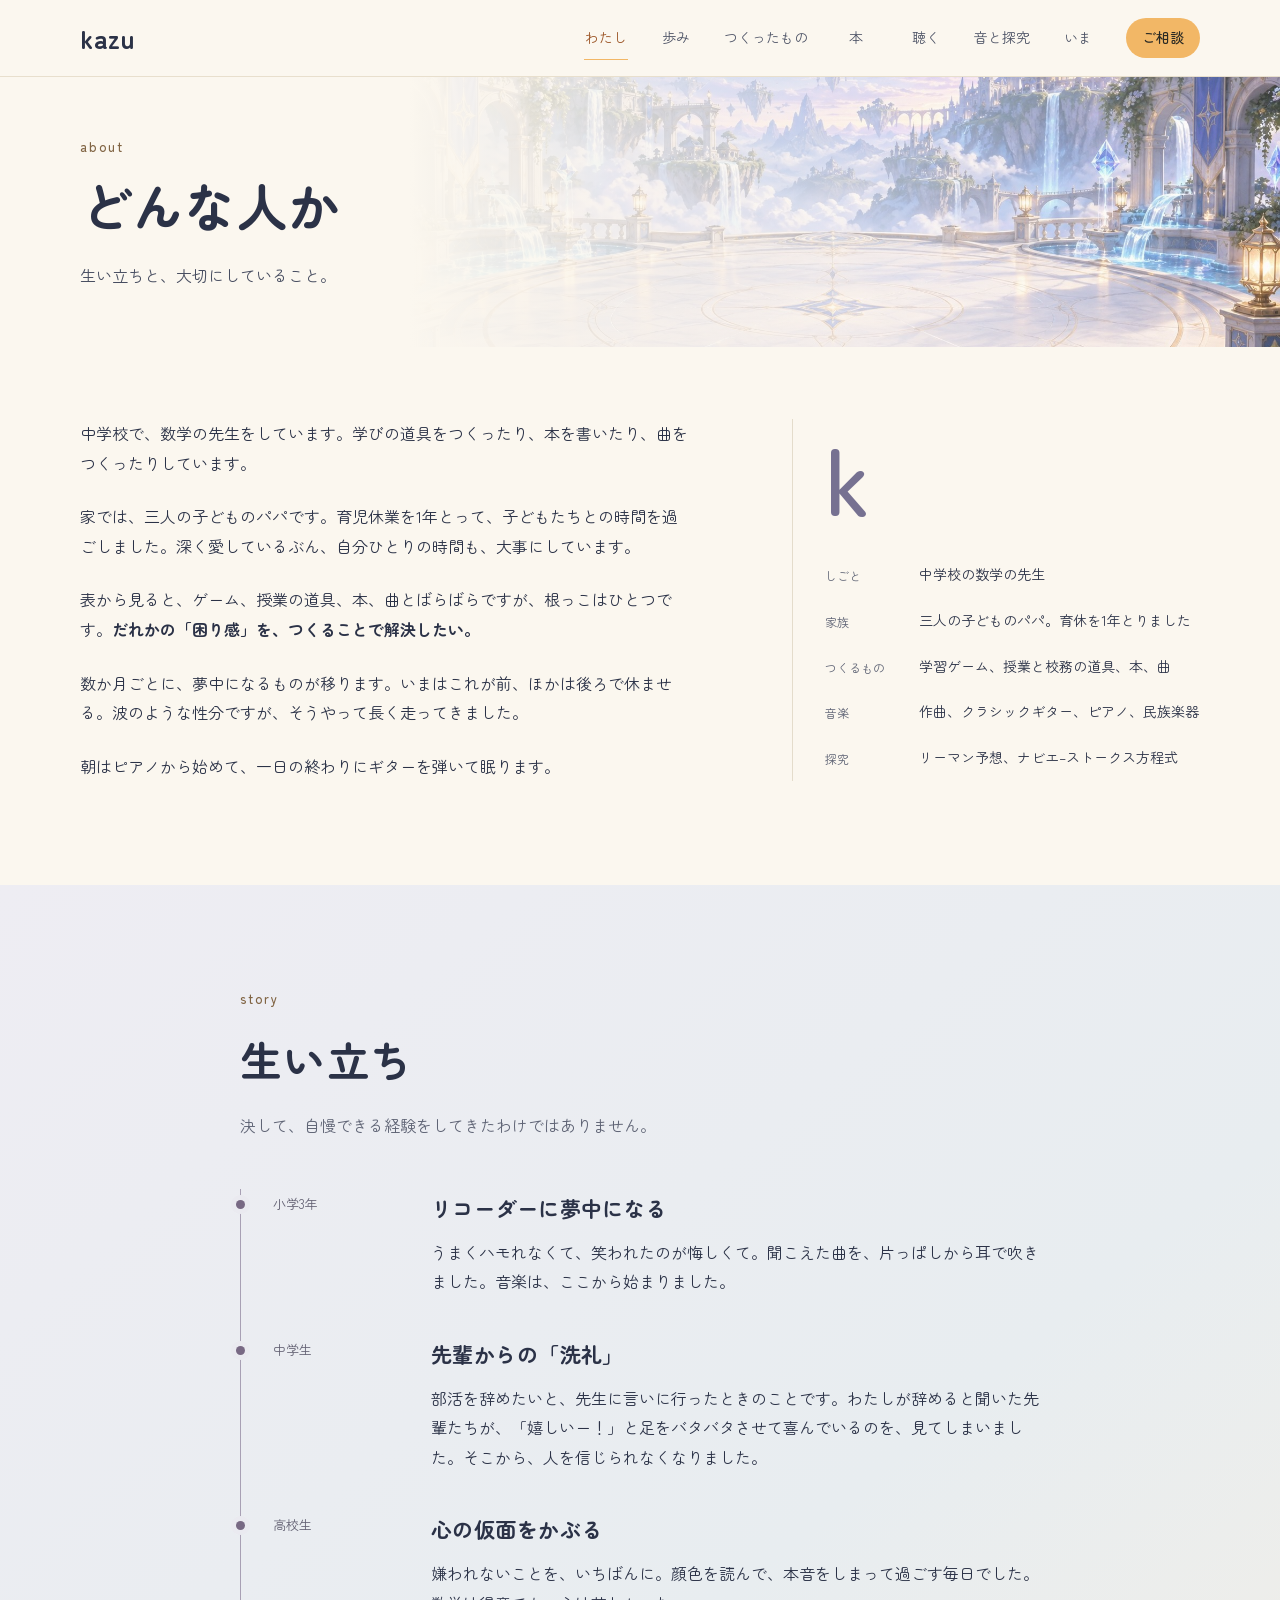
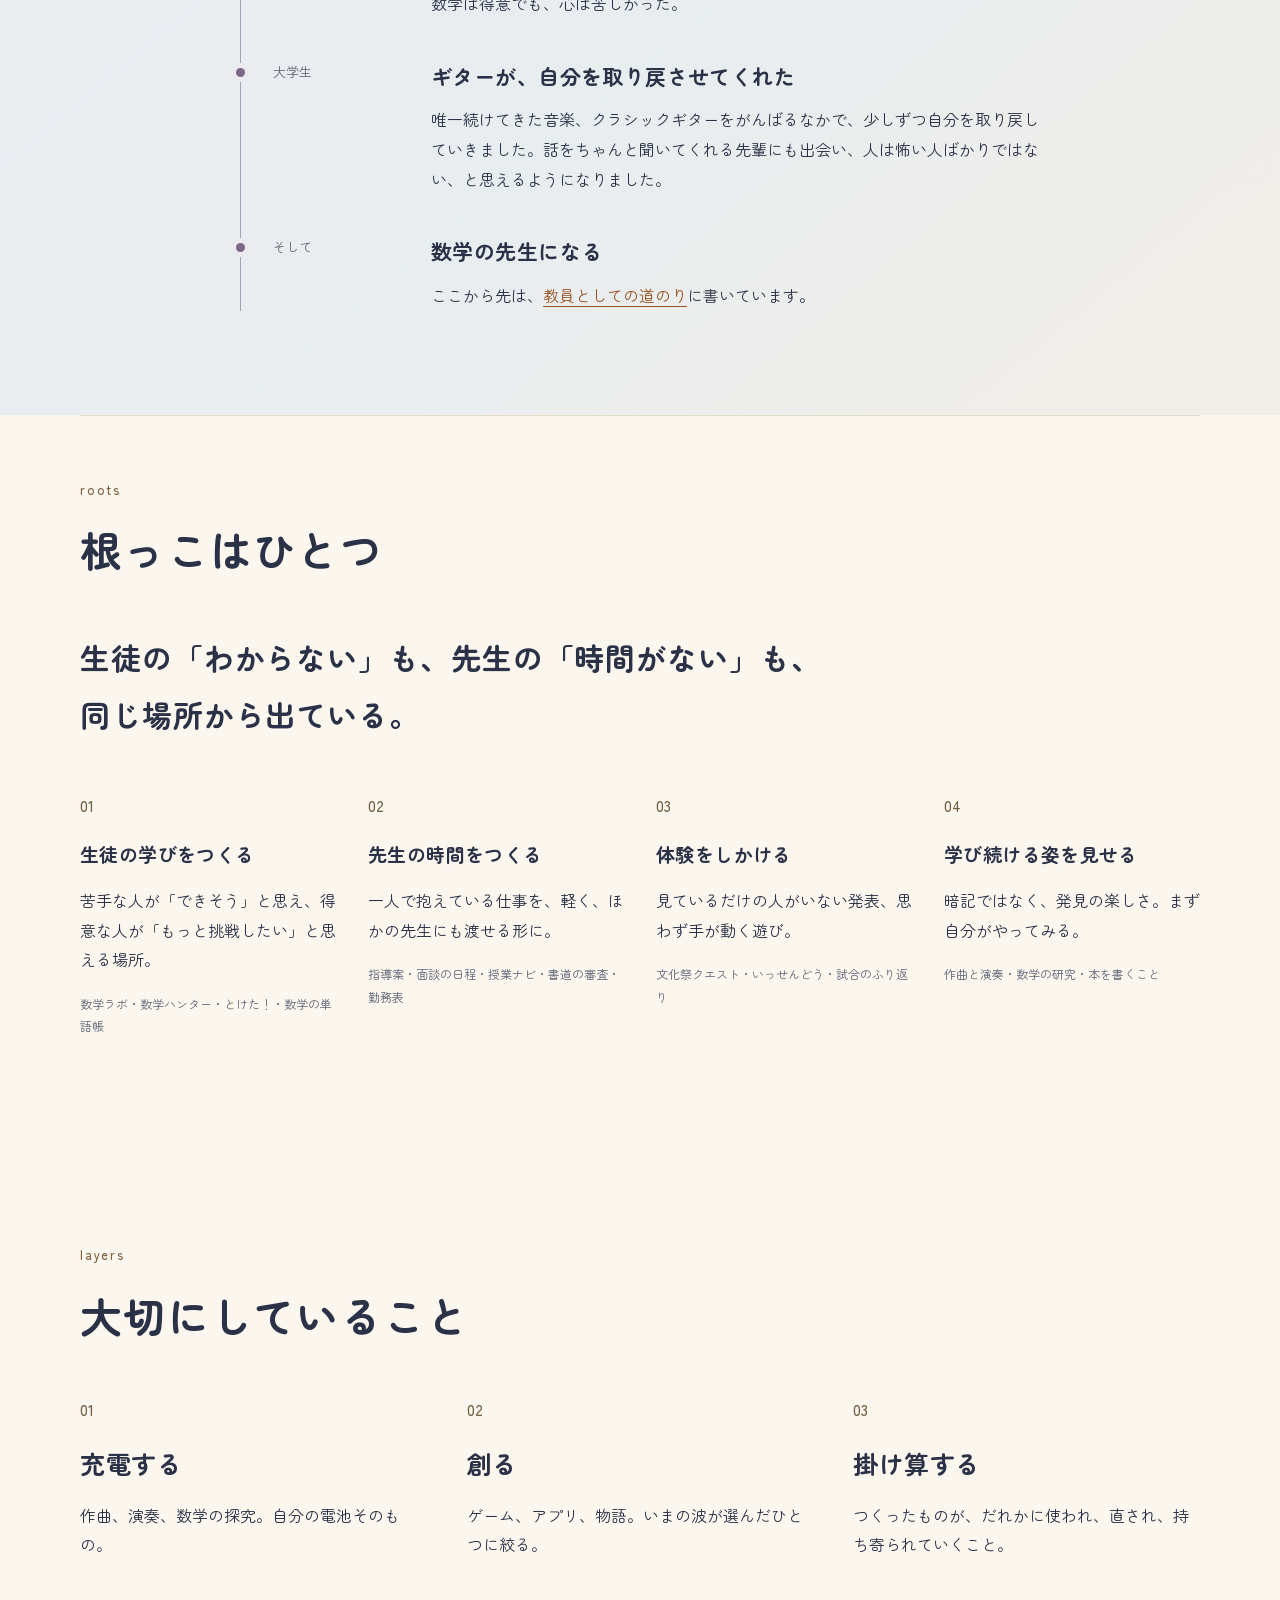
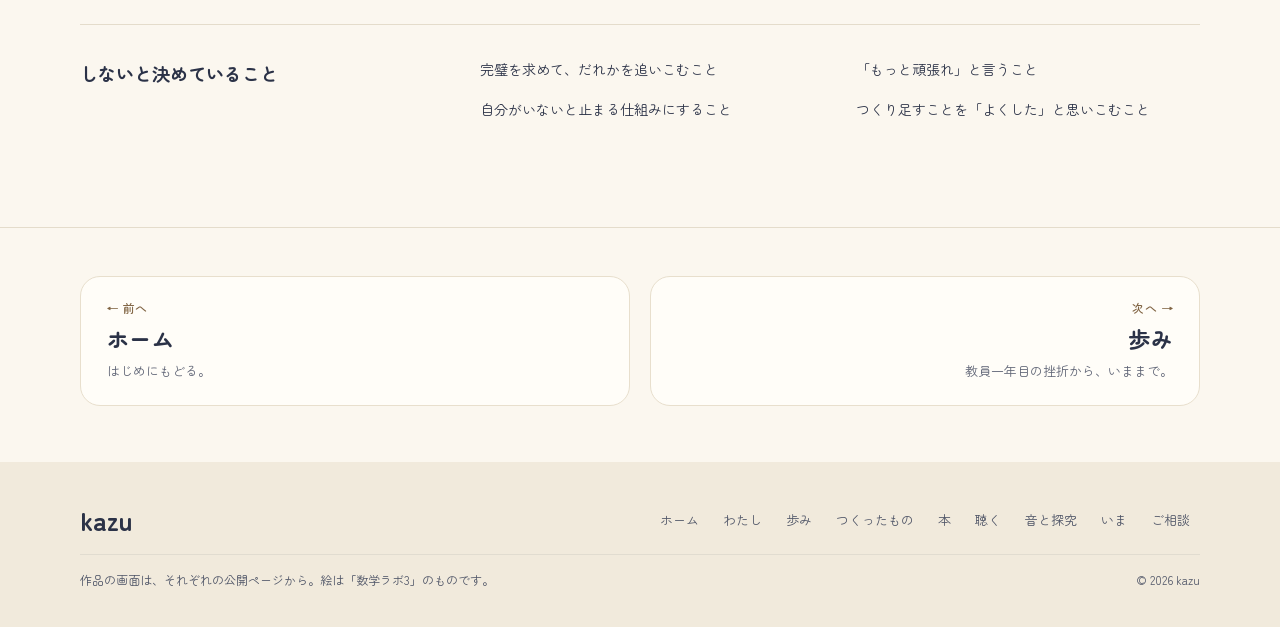
==== commit 18e0dbe5: "「SILK」の名前をはずし、kazu だけで活動する形に - 上の帯・足もと・ページの題名・説明文から SILK を削除（ロゴは「kazu」だけに） - ホームとわたしの文から「SILK という名前で" ====
--- a/about.html
+++ b/about.html
@@ -3,7 +3,7 @@
 <head>
 <meta charset="utf-8">
 <meta name="viewport" content="width=device-width, initial-scale=1">
-<title>わたし — SILK / kazu</title>
+<title>わたし — kazu</title>
 <meta name="description" content="どんな人か。根っこにあるものと、大切にしていること。">
 <meta property="og:title" content="わたし — kazu">
 <meta property="og:description" content="どんな人か。根っこにあるものと、大切にしていること。">
@@ -19,7 +19,7 @@
 <a class="skip" href="#main">本文へ移動</a>
 <header class="topbar">
   <div class="wrap topbar__in">
-    <a class="topbar__name" href="index.html">SILK<span class="topbar__who">kazu</span></a>
+    <a class="topbar__name" href="index.html">kazu</a>
     <nav class="topbar__nav" aria-label="ページの切りかえ">
       <a href="about.html" aria-current="page">わたし</a>
       <a href="journey.html">歩み</a>
@@ -46,7 +46,7 @@
 <section class="sec sec--paper about" id="about" aria-label="どんな人か">
   <div class="wrap about__in">
     <div class="about__text">
-      <div class="prose"><p>中学校で、数学の先生をしています。「SILK」という名前で、学びの道具をつくったり、本を書いたり、曲をつくったりしています。</p>
+      <div class="prose"><p>中学校で、数学の先生をしています。学びの道具をつくったり、本を書いたり、曲をつくったりしています。</p>
         <p>家では、三人の子どものパパです。育児休業を1年とって、子どもたちとの時間を過ごしました。深く愛しているぶん、自分ひとりの時間も、大事にしています。</p>
         <p>表から見ると、ゲーム、授業の道具、本、曲とばらばらですが、根っこはひとつです。<strong>だれかの「困り感」を、つくることで解決したい。</strong></p>
         <p>数か月ごとに、夢中になるものが移ります。いまはこれが前、ほかは後ろで休ませる。波のような性分ですが、そうやって長く走ってきました。</p>
@@ -55,7 +55,6 @@
     <aside class="profile" aria-label="プロフィール">
       <p class="profile__mark" aria-hidden="true">k</p>
       <dl class="profile__facts">
-        <div><dt>名前</dt><dd>kazu（活動の名前は SILK）</dd></div>
         <div><dt>しごと</dt><dd>中学校の数学の先生</dd></div>
         <div><dt>家族</dt><dd>三人の子どものパパ。育休を1年とりました</dd></div>
         <div><dt>つくるもの</dt><dd>学習ゲーム、授業と校務の道具、本、曲</dd></div>
@@ -130,14 +129,14 @@
 <footer class="foot">
   <div class="wrap foot__in">
     <div class="foot__row">
-      <p class="foot__name">SILK<span class="foot__who">kazu</span></p>
+      <p class="foot__name">kazu</p>
       <nav class="foot__nav" aria-label="ページの一覧">
         <a href="index.html">ホーム</a><a href="about.html">わたし</a><a href="journey.html">歩み</a><a href="works.html">つくったもの</a><a href="books.html">本</a><a href="listen.html">聴く</a><a href="charge.html">音と探究</a><a href="now.html">いま</a><a href="request.html">ご相談</a>
       </nav>
     </div>
     <div class="foot__row foot__row--sub">
       <p class="foot__note">作品の画面は、それぞれの公開ページから。絵は「数学ラボ3」のものです。</p>
-      <p class="foot__copy">© 2026 SILK / kazu</p>
+      <p class="foot__copy">© 2026 kazu</p>
     </div>
   </div>
 </footer>
--- a/style.css
+++ b/style.css
@@ -738,8 +738,7 @@
   .try-card:hover .try-card__shot img,.try-card:focus-visible .try-card__shot img { transform: none; }
 }
 
-/* ---- 2026-10-31 追加②：想い・生い立ち・道のり・活動・これから・ご相談（SILK） ---- */
-.topbar__who,.foot__who { font-size: 13px; font-weight: 500; color: var(--muted); margin-left: 10px; letter-spacing: .04em; }
+/* ---- 2026-10-31 追加②：想い・生い立ち・道のり・活動・これから・ご相談 ---- */
 .topbar__nav a.topbar__ask { align-self: center; min-height: 40px; padding: 0 16px; border: 0; border-radius: 999px; background: var(--sun); color: #2b2a24; font-weight: 500; }
 .topbar__nav a.topbar__ask:hover,.topbar__nav a.topbar__ask[aria-current] { background: #f6c785; color: #2b2a24; }
 .btn[data-soon] { opacity: .55; cursor: not-allowed; }
